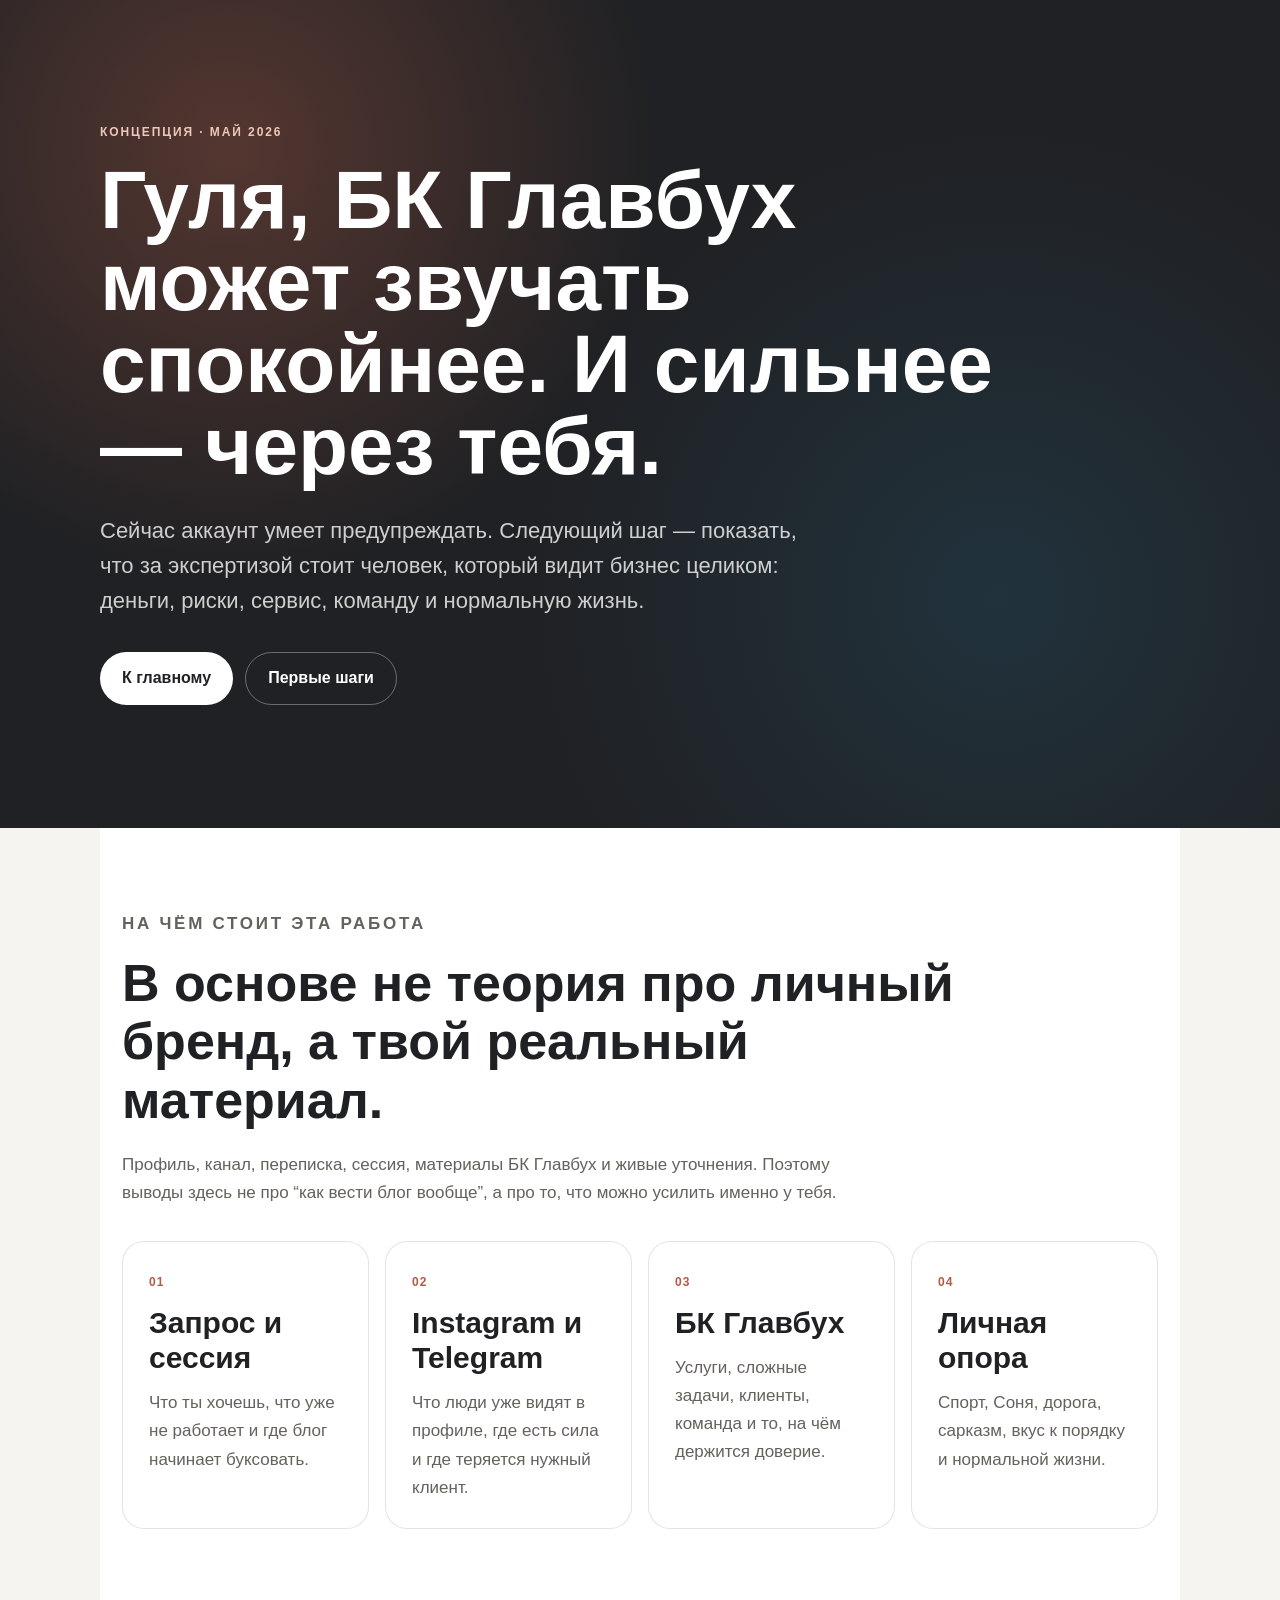
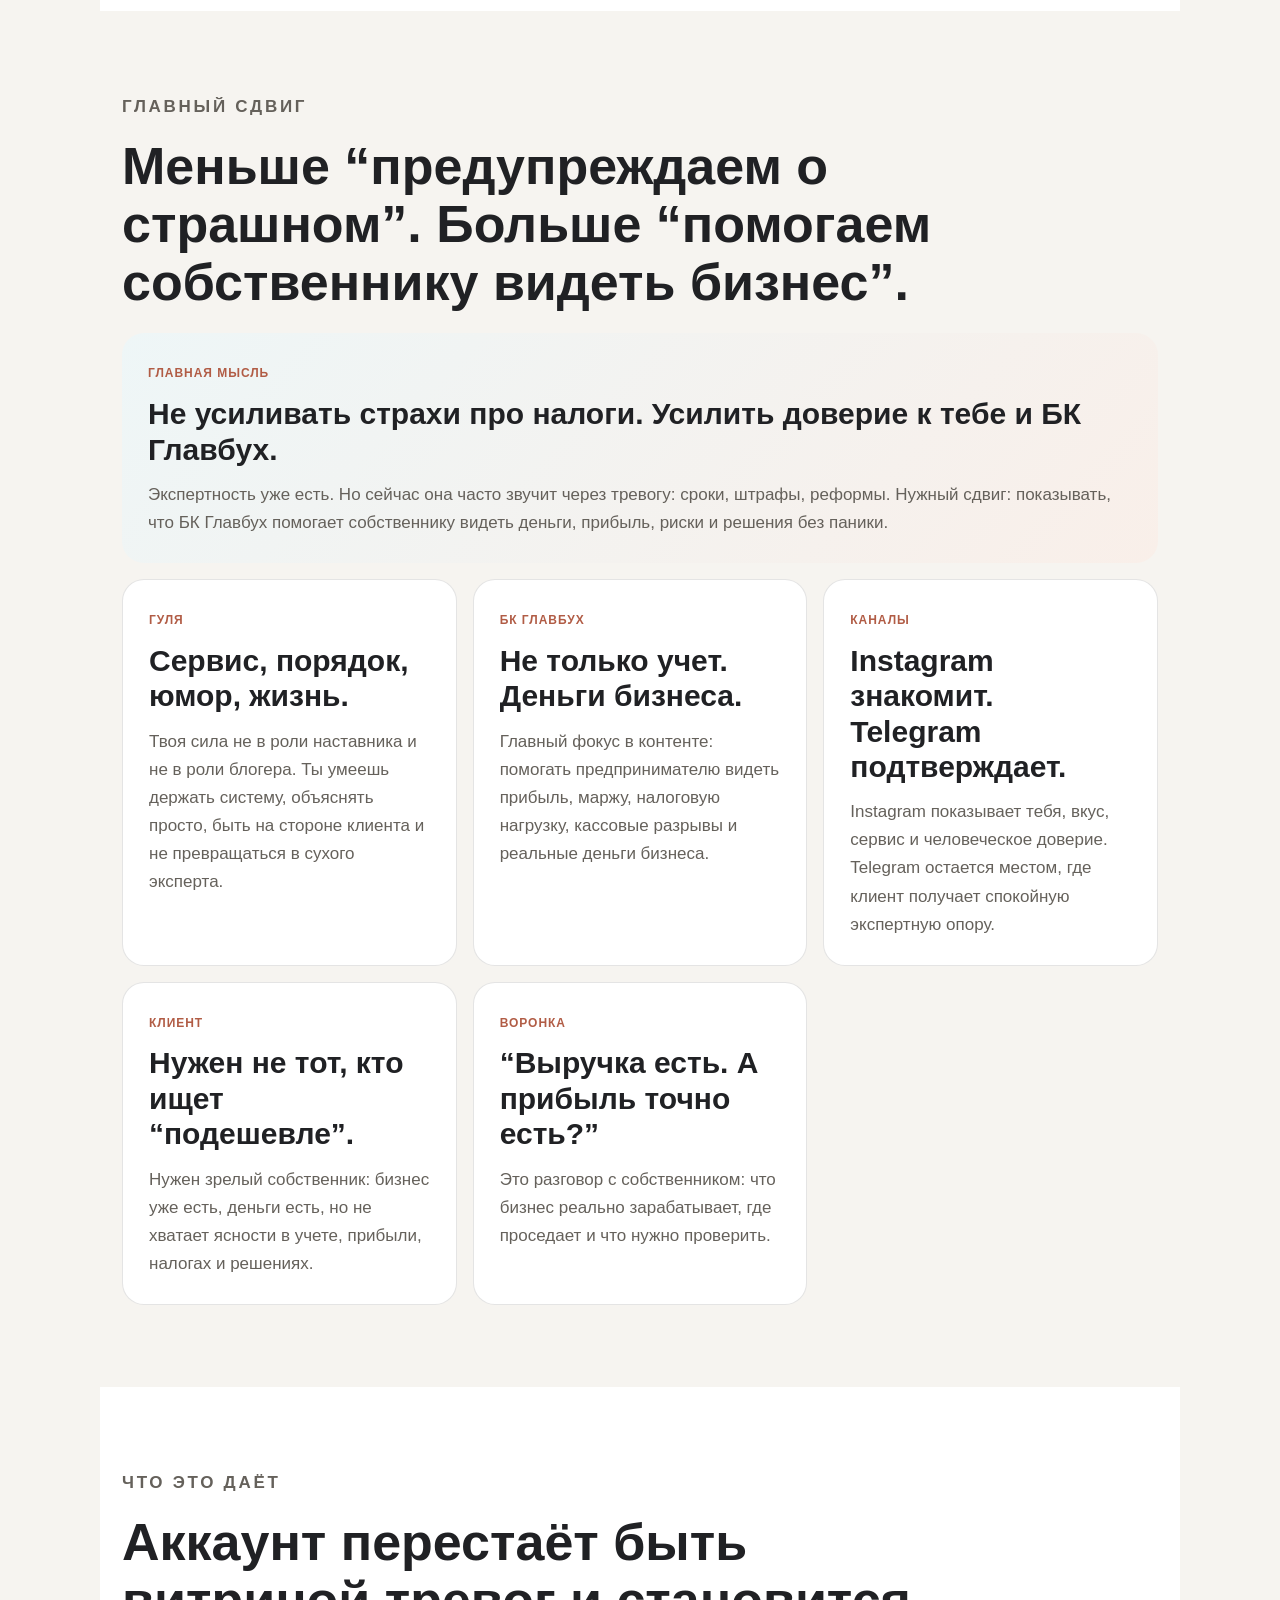
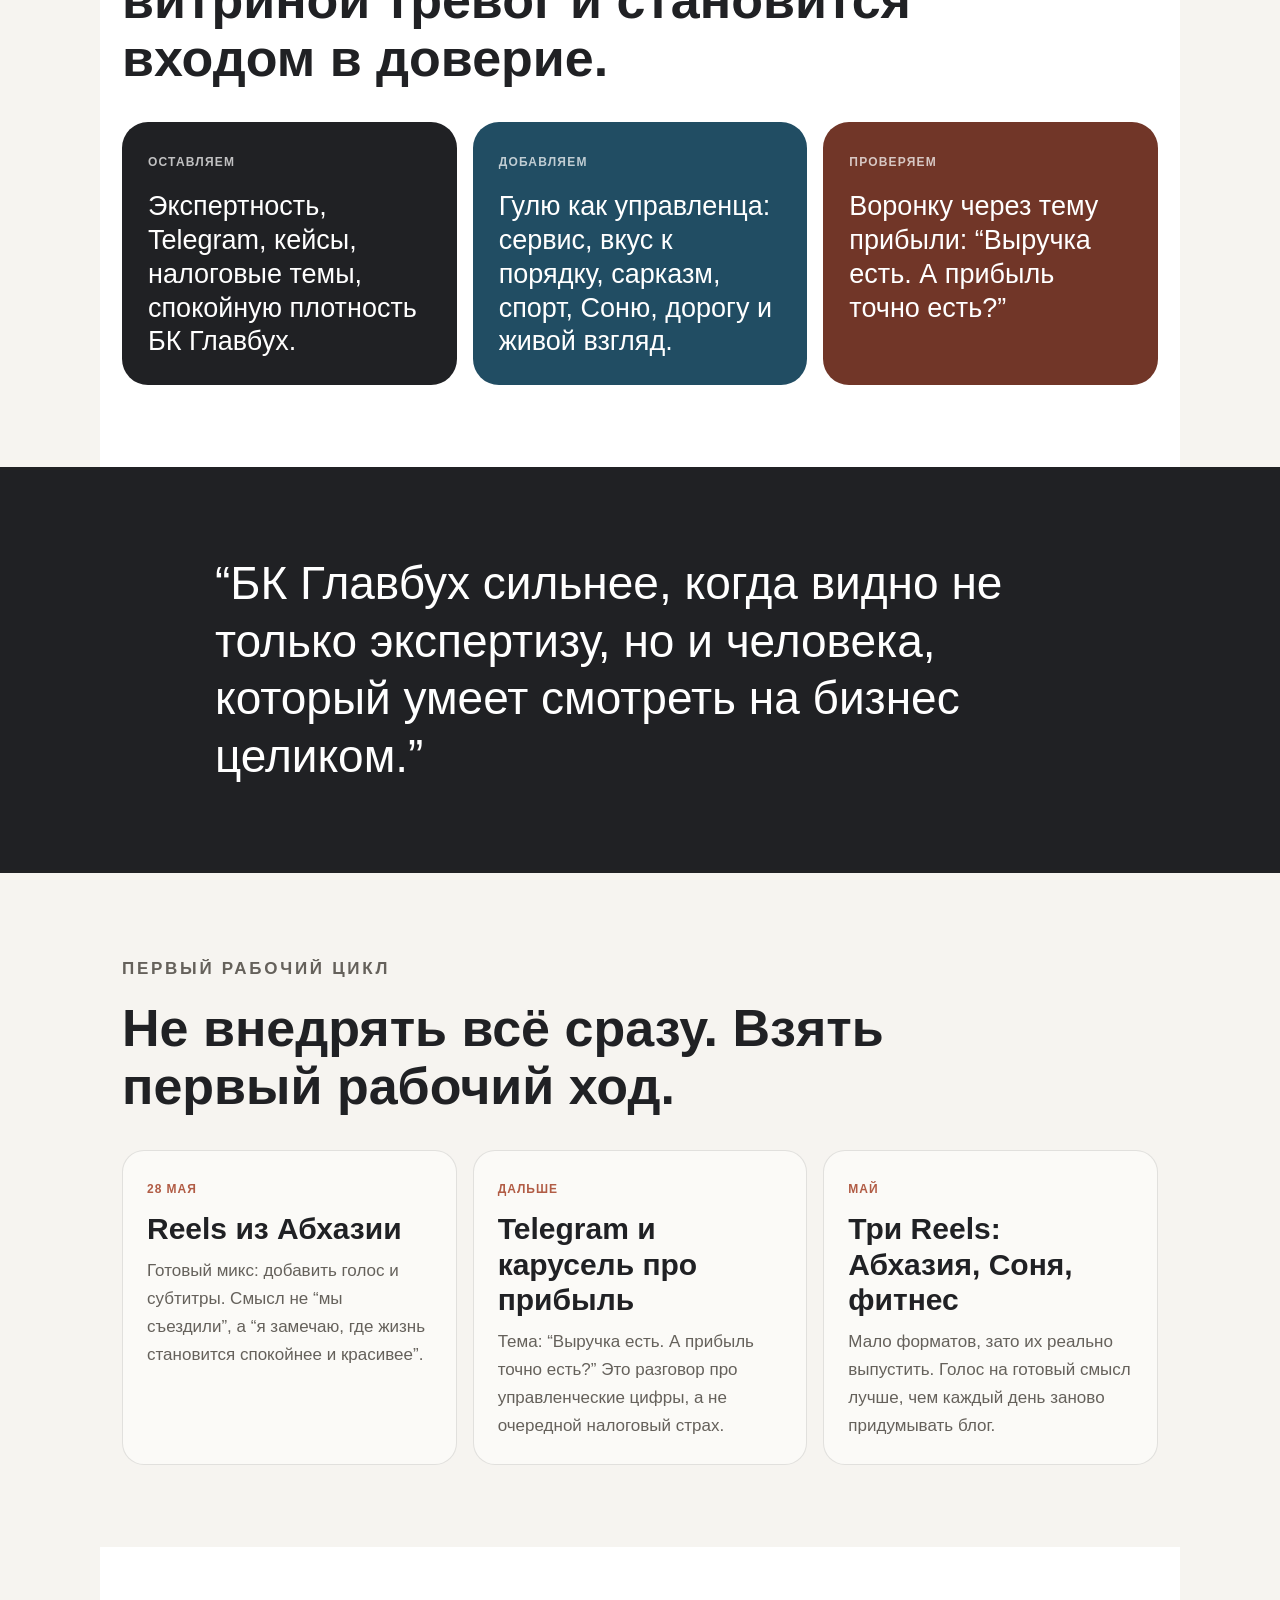
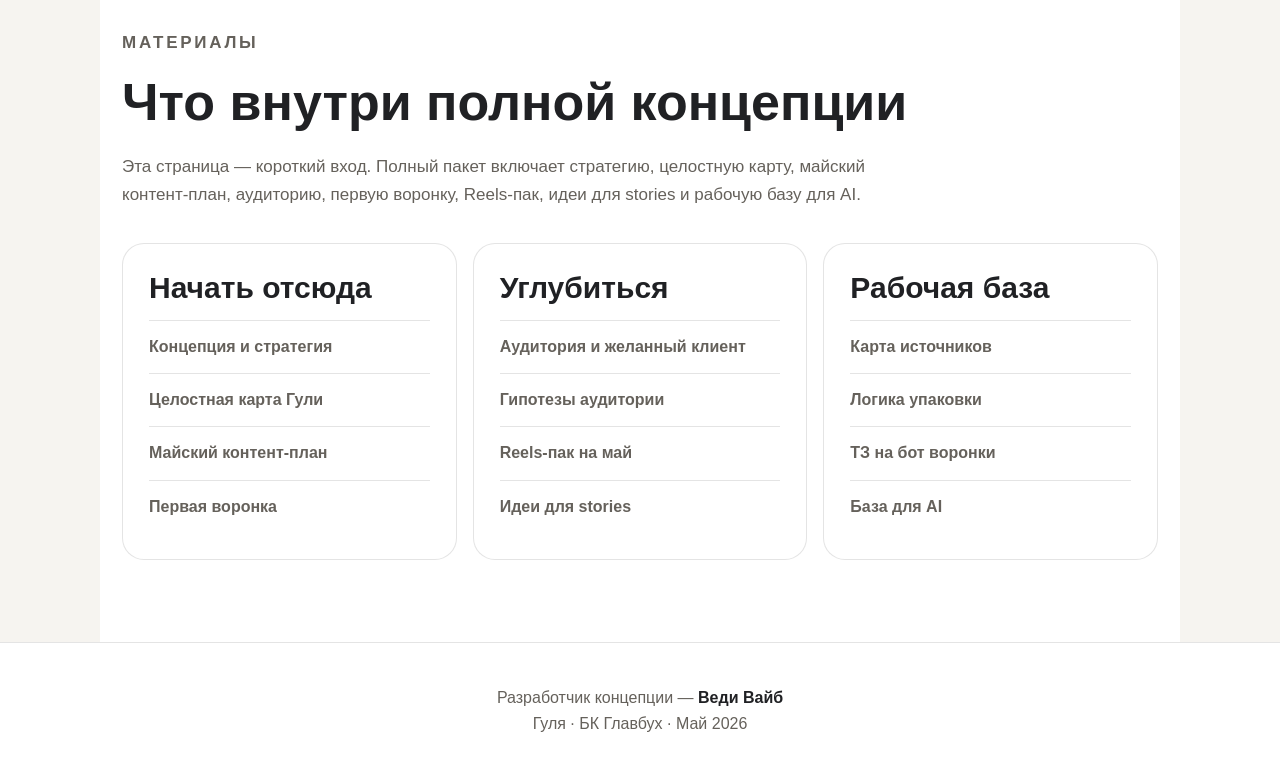
==== index.html @ f9d794c2 "Add concept page" ====
<!doctype html>
<html lang="ru">
<head>
<meta charset="utf-8">
<meta name="viewport" content="width=device-width, initial-scale=1">
<title>Гуля · БК Главбух · Концепция</title>
<meta name="description" content="Концепция проявления Гули и усиления доверия к БК Главбух.">
<style>
:root{--bg:#f6f4f0;--paper:#fff;--ink:#202124;--muted:#65615b;--line:rgba(32,33,36,.12);--accent:#b15c45;--accent-dark:#713628;--blue:#214d63;--soft:#eef6f7;--rose:#f8eeea}*{box-sizing:border-box;margin:0;padding:0}html{scroll-behavior:smooth}body{font-family:"Segoe UI Variable Text","Segoe UI",Arial,sans-serif;background:var(--bg);color:var(--ink);line-height:1.65;letter-spacing:0}.hero{min-height:92vh;display:grid;place-items:center;padding:72px 22px;color:#fff;background:radial-gradient(circle at 18% 18%,rgba(177,92,69,.36),transparent 34%),radial-gradient(circle at 78% 72%,rgba(33,77,99,.38),transparent 40%),#202124}.hero-inner,.section{width:min(1080px,100%);margin:0 auto}.eyebrow{margin-bottom:16px;color:var(--accent);font-size:12px;font-weight:760;letter-spacing:.16em;text-transform:uppercase}.hero .eyebrow{color:#efc7b9}h1{max-width:900px;margin-bottom:26px;font-size:clamp(42px,7vw,82px);font-weight:560;line-height:1}h2{max-width:860px;margin-bottom:22px;font-size:clamp(30px,4.4vw,52px);font-weight:560;line-height:1.12}h3{font-size:clamp(21px,2.4vw,30px);font-weight:620;line-height:1.18}.lead{max-width:720px;color:rgba(255,255,255,.78);font-size:clamp(18px,2.2vw,22px);line-height:1.6}.actions{display:flex;flex-wrap:wrap;gap:12px;margin-top:34px}.btn{display:inline-flex;align-items:center;justify-content:center;min-height:48px;border-radius:999px;padding:12px 22px;text-decoration:none;font-weight:650}.btn.primary{background:#fff;color:var(--ink)}.btn.secondary{border:1px solid rgba(255,255,255,.34);color:#fff}.section{padding:82px 22px;background:var(--paper)}.section.alt{background:var(--bg)}.section p{color:var(--muted);font-size:17px}.intro{max-width:760px;margin-bottom:34px}.grid{display:grid;grid-template-columns:repeat(3,minmax(0,1fr));gap:16px}.grid.four{grid-template-columns:repeat(4,minmax(0,1fr))}.card{border:1px solid var(--line);border-radius:22px;background:#fff;padding:26px}.card.big{grid-column:span 3;background:linear-gradient(135deg,#eef6f7 0%,#f9efe9 100%);border:0}.card span,.step span{display:inline-block;margin-bottom:12px;color:var(--accent);font-size:12px;font-weight:760;letter-spacing:.08em;text-transform:uppercase}.card h3{margin-bottom:14px}.card p+*{margin-top:18px}.quote{max-width:none;width:100%;padding:88px 22px;background:#202124}.quote blockquote{width:min(850px,100%);margin:0 auto;color:#fff;font-size:clamp(27px,4vw,46px);font-weight:520;line-height:1.25}.verdict{display:grid;grid-template-columns:repeat(3,minmax(0,1fr));gap:16px;margin-top:34px}.verdict div{min-height:210px;border-radius:26px;padding:26px;color:#fff;background:#202124}.verdict div:nth-child(2){background:var(--blue)}.verdict div:nth-child(3){background:var(--accent-dark)}.verdict span{display:inline-block;margin-bottom:18px;color:rgba(255,255,255,.72);font-size:12px;font-weight:760;letter-spacing:.1em;text-transform:uppercase}.verdict p{color:#fff;font-size:clamp(20px,2.5vw,27px);font-weight:540;line-height:1.25}.steps{display:grid;grid-template-columns:repeat(3,minmax(0,1fr));gap:16px;margin-top:34px}.step{border:1px solid var(--line);border-radius:22px;background:#fbfaf7;padding:24px}.step h3{margin-bottom:10px}.library{display:grid;grid-template-columns:repeat(3,minmax(0,1fr));gap:16px;margin-top:34px}.library .card a{display:block;border-top:1px solid var(--line);padding:13px 0;color:var(--muted);text-decoration:none;font-weight:600}footer{padding:42px 22px;background:#fff;border-top:1px solid var(--line);text-align:center;color:var(--muted)}footer strong{color:var(--ink)}@media(max-width:900px){.grid,.grid.four,.verdict,.steps,.library{grid-template-columns:1fr 1fr}.card.big{grid-column:span 2}}@media(max-width:640px){.hero{min-height:86vh;padding:58px 20px}h1{font-size:41px}.section{padding:56px 20px}.grid,.grid.four,.verdict,.steps,.library{grid-template-columns:1fr}.card.big{grid-column:auto}}
</style>
</head>
<body>
<section class="hero" id="top"><div class="hero-inner"><p class="eyebrow">Концепция · Май 2026</p><h1>Гуля, БК Главбух может звучать спокойнее. И сильнее — через тебя.</h1><p class="lead">Сейчас аккаунт умеет предупреждать. Следующий шаг — показать, что за экспертизой стоит человек, который видит бизнес целиком: деньги, риски, сервис, команду и нормальную жизнь.</p><div class="actions"><a class="btn primary" href="#main">К главному</a><a class="btn secondary" href="#start">Первые шаги</a></div></div></section>
<main>
<section class="section"><p class="eyebrow">На чём стоит эта работа</p><h2>В основе не теория про личный бренд, а твой реальный материал.</h2><p class="intro">Профиль, канал, переписка, сессия, материалы БК Главбух и живые уточнения. Поэтому выводы здесь не про “как вести блог вообще”, а про то, что можно усилить именно у тебя.</p><div class="grid four"><article class="card"><span>01</span><h3>Запрос и сессия</h3><p>Что ты хочешь, что уже не работает и где блог начинает буксовать.</p></article><article class="card"><span>02</span><h3>Instagram и Telegram</h3><p>Что люди уже видят в профиле, где есть сила и где теряется нужный клиент.</p></article><article class="card"><span>03</span><h3>БК Главбух</h3><p>Услуги, сложные задачи, клиенты, команда и то, на чём держится доверие.</p></article><article class="card"><span>04</span><h3>Личная опора</h3><p>Спорт, Соня, дорога, сарказм, вкус к порядку и нормальной жизни.</p></article></div></section>
<section class="section alt" id="main"><p class="eyebrow">Главный сдвиг</p><h2>Меньше “предупреждаем о страшном”. Больше “помогаем собственнику видеть бизнес”.</h2><div class="grid"><article class="card big"><span>Главная мысль</span><h3>Не усиливать страхи про налоги. Усилить доверие к тебе и БК Главбух.</h3><p>Экспертность уже есть. Но сейчас она часто звучит через тревогу: сроки, штрафы, реформы. Нужный сдвиг: показывать, что БК Главбух помогает собственнику видеть деньги, прибыль, риски и решения без паники.</p></article><article class="card"><span>Гуля</span><h3>Сервис, порядок, юмор, жизнь.</h3><p>Твоя сила не в роли наставника и не в роли блогера. Ты умеешь держать систему, объяснять просто, быть на стороне клиента и не превращаться в сухого эксперта.</p></article><article class="card"><span>БК Главбух</span><h3>Не только учет. Деньги бизнеса.</h3><p>Главный фокус в контенте: помогать предпринимателю видеть прибыль, маржу, налоговую нагрузку, кассовые разрывы и реальные деньги бизнеса.</p></article><article class="card"><span>Каналы</span><h3>Instagram знакомит. Telegram подтверждает.</h3><p>Instagram показывает тебя, вкус, сервис и человеческое доверие. Telegram остается местом, где клиент получает спокойную экспертную опору.</p></article><article class="card"><span>Клиент</span><h3>Нужен не тот, кто ищет “подешевле”.</h3><p>Нужен зрелый собственник: бизнес уже есть, деньги есть, но не хватает ясности в учете, прибыли, налогах и решениях.</p></article><article class="card"><span>Воронка</span><h3>“Выручка есть. А прибыль точно есть?”</h3><p>Это разговор с собственником: что бизнес реально зарабатывает, где проседает и что нужно проверить.</p></article></div></section>
<section class="section"><p class="eyebrow">Что это даёт</p><h2>Аккаунт перестаёт быть витриной тревог и становится входом в доверие.</h2><div class="verdict"><div><span>Оставляем</span><p>Экспертность, Telegram, кейсы, налоговые темы, спокойную плотность БК Главбух.</p></div><div><span>Добавляем</span><p>Гулю как управленца: сервис, вкус к порядку, сарказм, спорт, Соню, дорогу и живой взгляд.</p></div><div><span>Проверяем</span><p>Воронку через тему прибыли: “Выручка есть. А прибыль точно есть?”</p></div></div></section>
<section class="quote"><blockquote>“БК Главбух сильнее, когда видно не только экспертизу, но и человека, который умеет смотреть на бизнес целиком.”</blockquote></section>
<section class="section alt" id="start"><p class="eyebrow">Первый рабочий цикл</p><h2>Не внедрять всё сразу. Взять первый рабочий ход.</h2><div class="steps"><div class="step"><span>28 мая</span><h3>Reels из Абхазии</h3><p>Готовый микс: добавить голос и субтитры. Смысл не “мы съездили”, а “я замечаю, где жизнь становится спокойнее и красивее”.</p></div><div class="step"><span>Дальше</span><h3>Telegram и карусель про прибыль</h3><p>Тема: “Выручка есть. А прибыль точно есть?” Это разговор про управленческие цифры, а не очередной налоговый страх.</p></div><div class="step"><span>Май</span><h3>Три Reels: Абхазия, Соня, фитнес</h3><p>Мало форматов, зато их реально выпустить. Голос на готовый смысл лучше, чем каждый день заново придумывать блог.</p></div></div></section>
<section class="section"><p class="eyebrow">Материалы</p><h2>Что внутри полной концепции</h2><p class="intro">Эта страница — короткий вход. Полный пакет включает стратегию, целостную карту, майский контент-план, аудиторию, первую воронку, Reels-пак, идеи для stories и рабочую базу для AI.</p><div class="library"><article class="card"><h3>Начать отсюда</h3><a>Концепция и стратегия</a><a>Целостная карта Гули</a><a>Майский контент-план</a><a>Первая воронка</a></article><article class="card"><h3>Углубиться</h3><a>Аудитория и желанный клиент</a><a>Гипотезы аудитории</a><a>Reels-пак на май</a><a>Идеи для stories</a></article><article class="card"><h3>Рабочая база</h3><a>Карта источников</a><a>Логика упаковки</a><a>ТЗ на бот воронки</a><a>База для AI</a></article></div></section>
</main>
<footer><p>Разработчик концепции — <strong>Веди Вайб</strong></p><p>Гуля · БК Главбух · Май 2026</p></footer>
</body>
</html>
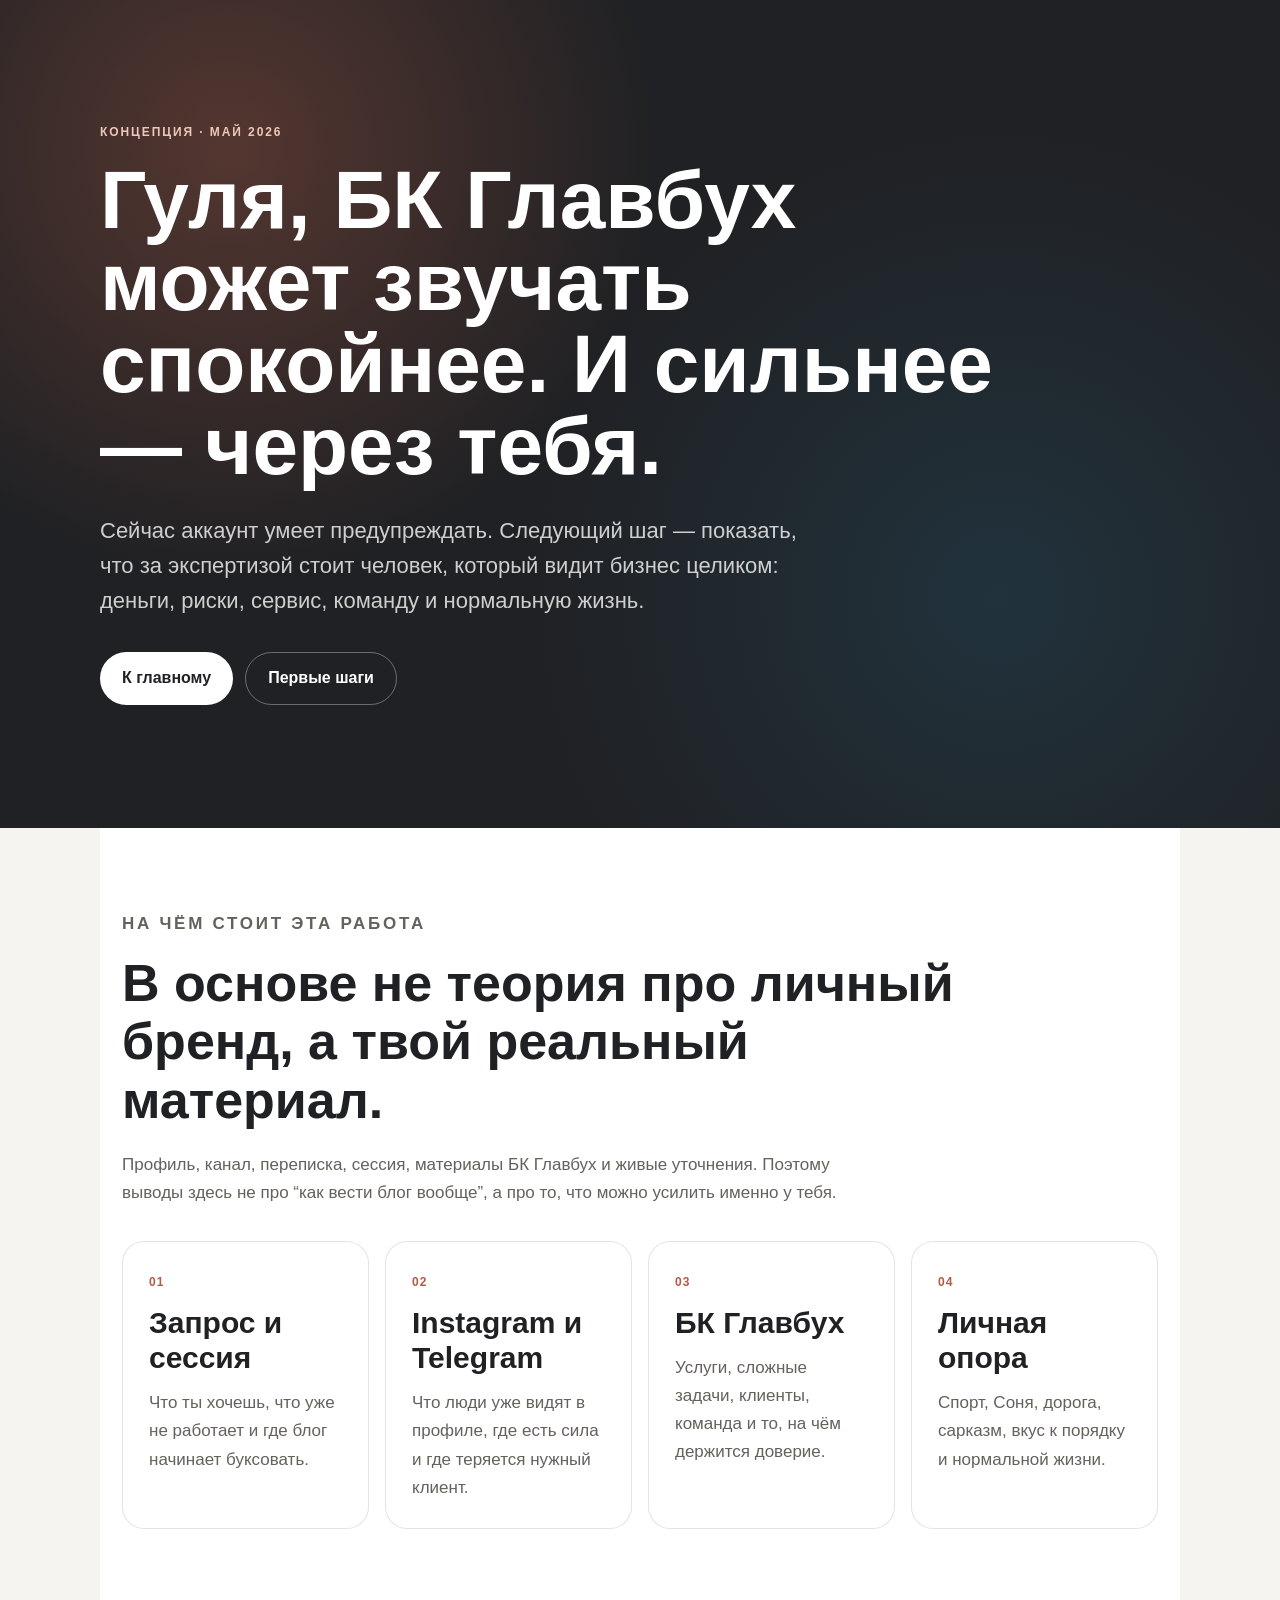
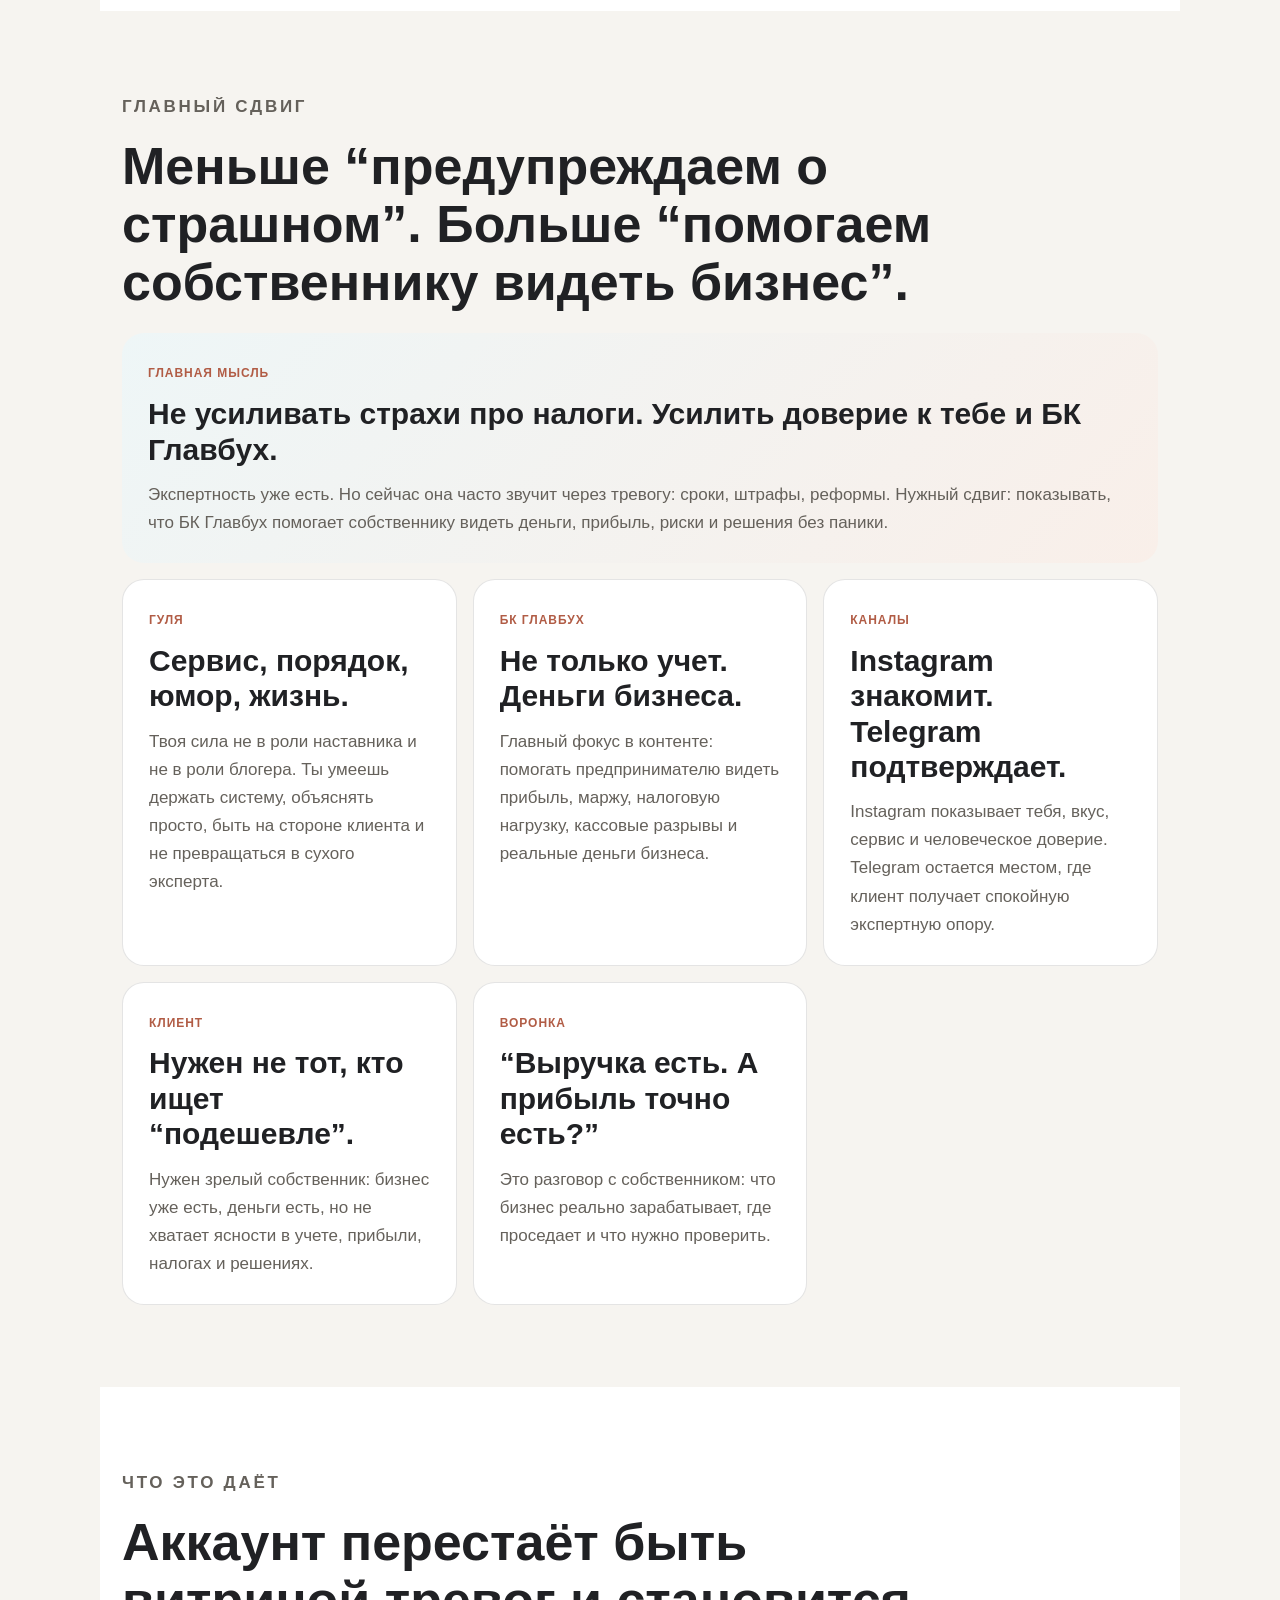
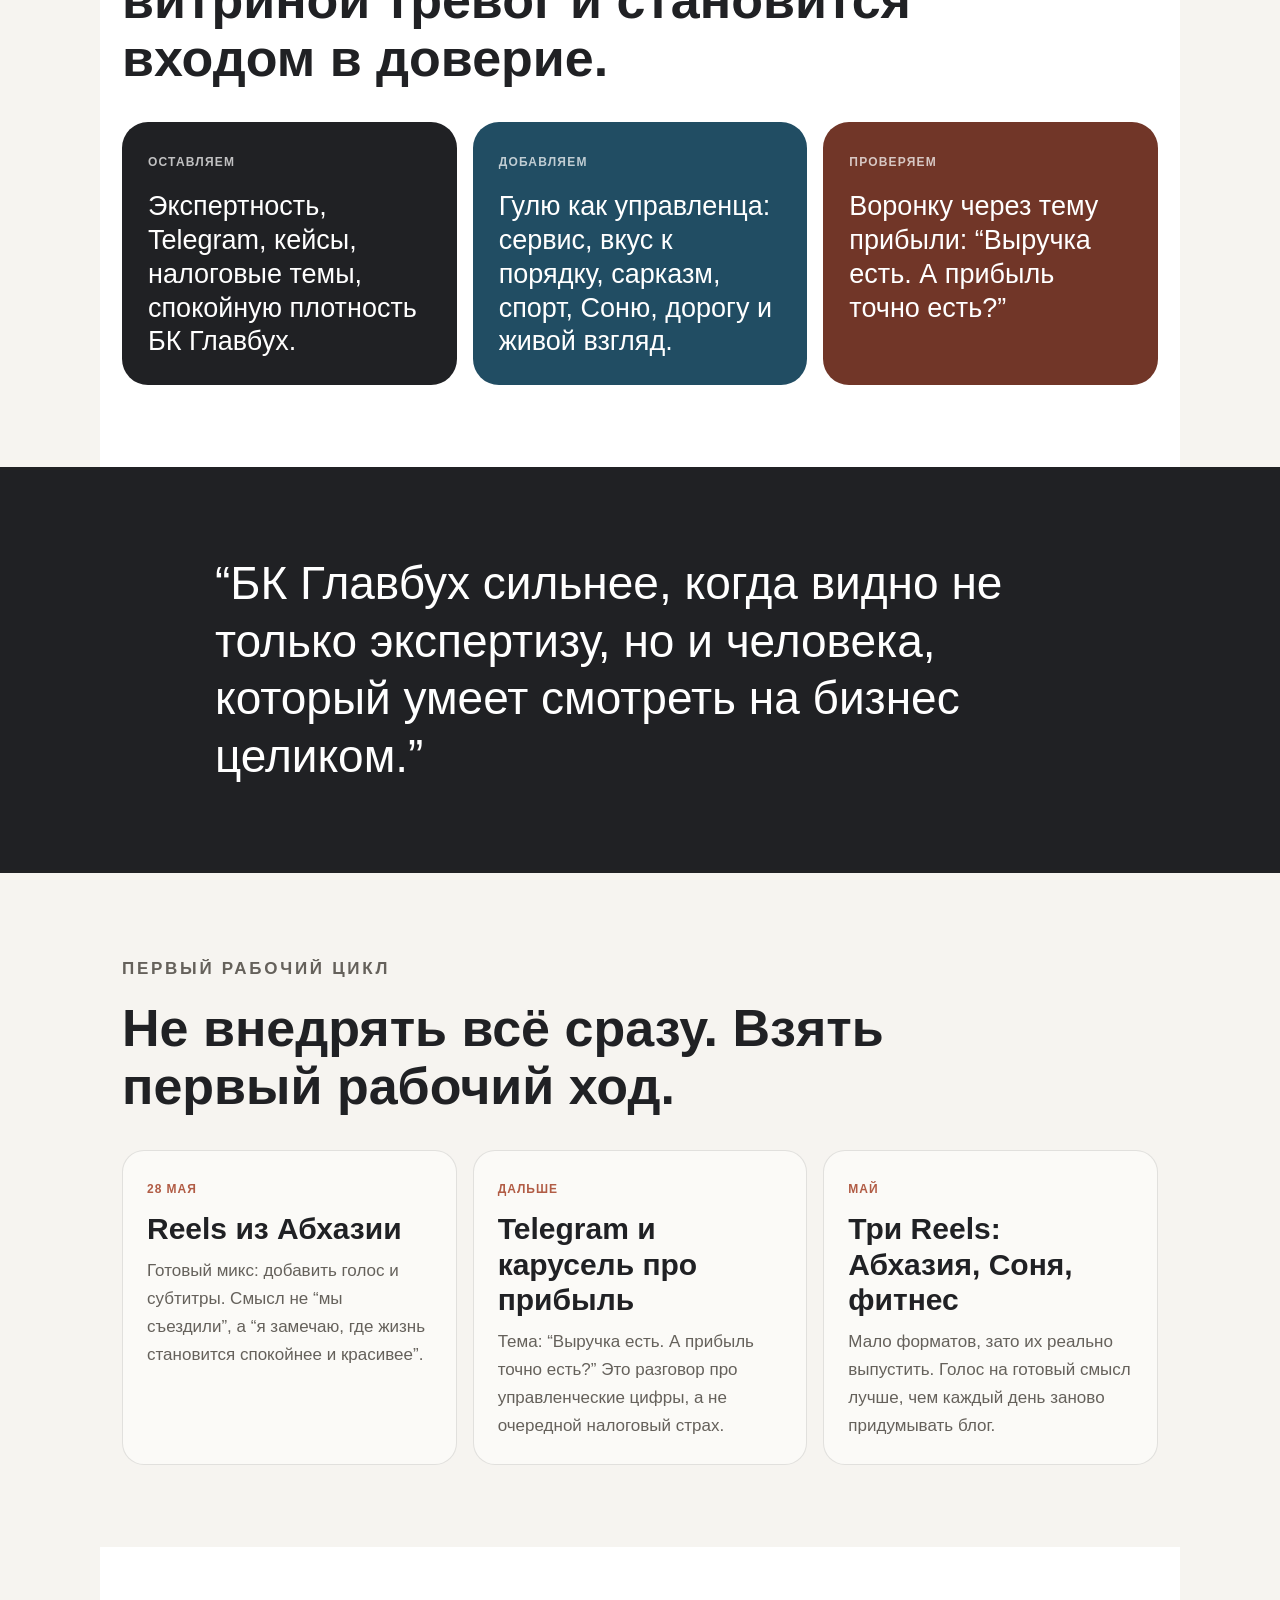
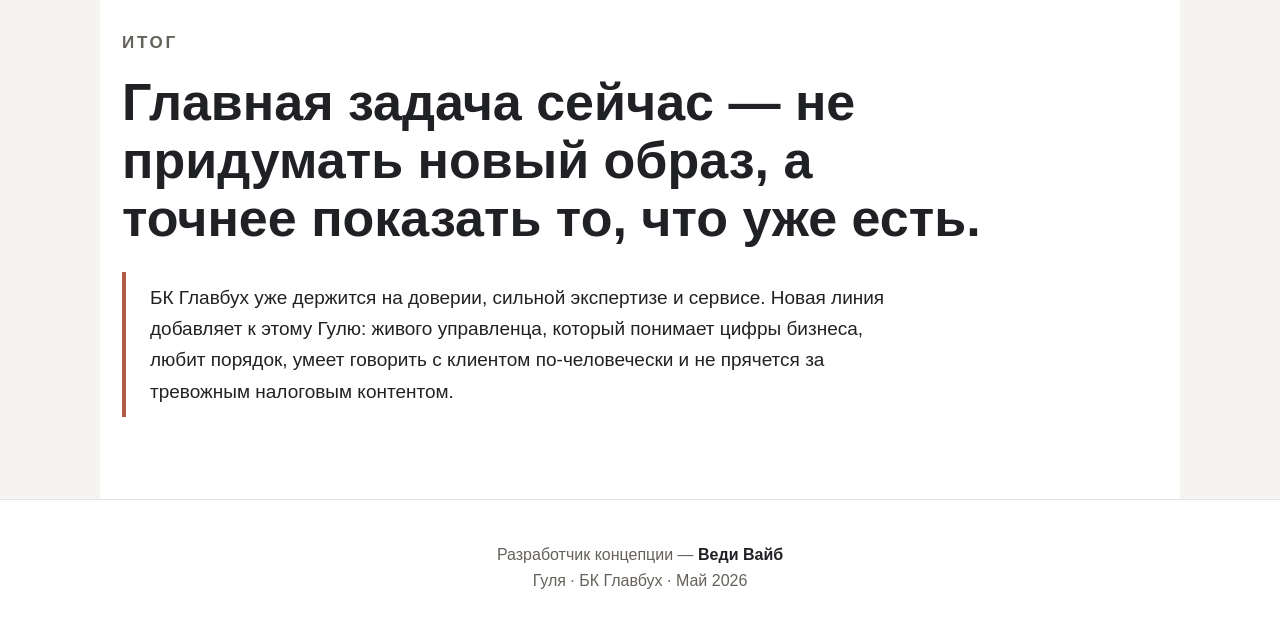
==== commit 07d6c71a: "Clean client-facing concept page" ====
--- a/index.html
+++ b/index.html
@@ -6,7 +6,7 @@
 <title>Гуля · БК Главбух · Концепция</title>
 <meta name="description" content="Концепция проявления Гули и усиления доверия к БК Главбух.">
 <style>
-:root{--bg:#f6f4f0;--paper:#fff;--ink:#202124;--muted:#65615b;--line:rgba(32,33,36,.12);--accent:#b15c45;--accent-dark:#713628;--blue:#214d63;--soft:#eef6f7;--rose:#f8eeea}*{box-sizing:border-box;margin:0;padding:0}html{scroll-behavior:smooth}body{font-family:"Segoe UI Variable Text","Segoe UI",Arial,sans-serif;background:var(--bg);color:var(--ink);line-height:1.65;letter-spacing:0}.hero{min-height:92vh;display:grid;place-items:center;padding:72px 22px;color:#fff;background:radial-gradient(circle at 18% 18%,rgba(177,92,69,.36),transparent 34%),radial-gradient(circle at 78% 72%,rgba(33,77,99,.38),transparent 40%),#202124}.hero-inner,.section{width:min(1080px,100%);margin:0 auto}.eyebrow{margin-bottom:16px;color:var(--accent);font-size:12px;font-weight:760;letter-spacing:.16em;text-transform:uppercase}.hero .eyebrow{color:#efc7b9}h1{max-width:900px;margin-bottom:26px;font-size:clamp(42px,7vw,82px);font-weight:560;line-height:1}h2{max-width:860px;margin-bottom:22px;font-size:clamp(30px,4.4vw,52px);font-weight:560;line-height:1.12}h3{font-size:clamp(21px,2.4vw,30px);font-weight:620;line-height:1.18}.lead{max-width:720px;color:rgba(255,255,255,.78);font-size:clamp(18px,2.2vw,22px);line-height:1.6}.actions{display:flex;flex-wrap:wrap;gap:12px;margin-top:34px}.btn{display:inline-flex;align-items:center;justify-content:center;min-height:48px;border-radius:999px;padding:12px 22px;text-decoration:none;font-weight:650}.btn.primary{background:#fff;color:var(--ink)}.btn.secondary{border:1px solid rgba(255,255,255,.34);color:#fff}.section{padding:82px 22px;background:var(--paper)}.section.alt{background:var(--bg)}.section p{color:var(--muted);font-size:17px}.intro{max-width:760px;margin-bottom:34px}.grid{display:grid;grid-template-columns:repeat(3,minmax(0,1fr));gap:16px}.grid.four{grid-template-columns:repeat(4,minmax(0,1fr))}.card{border:1px solid var(--line);border-radius:22px;background:#fff;padding:26px}.card.big{grid-column:span 3;background:linear-gradient(135deg,#eef6f7 0%,#f9efe9 100%);border:0}.card span,.step span{display:inline-block;margin-bottom:12px;color:var(--accent);font-size:12px;font-weight:760;letter-spacing:.08em;text-transform:uppercase}.card h3{margin-bottom:14px}.card p+*{margin-top:18px}.quote{max-width:none;width:100%;padding:88px 22px;background:#202124}.quote blockquote{width:min(850px,100%);margin:0 auto;color:#fff;font-size:clamp(27px,4vw,46px);font-weight:520;line-height:1.25}.verdict{display:grid;grid-template-columns:repeat(3,minmax(0,1fr));gap:16px;margin-top:34px}.verdict div{min-height:210px;border-radius:26px;padding:26px;color:#fff;background:#202124}.verdict div:nth-child(2){background:var(--blue)}.verdict div:nth-child(3){background:var(--accent-dark)}.verdict span{display:inline-block;margin-bottom:18px;color:rgba(255,255,255,.72);font-size:12px;font-weight:760;letter-spacing:.1em;text-transform:uppercase}.verdict p{color:#fff;font-size:clamp(20px,2.5vw,27px);font-weight:540;line-height:1.25}.steps{display:grid;grid-template-columns:repeat(3,minmax(0,1fr));gap:16px;margin-top:34px}.step{border:1px solid var(--line);border-radius:22px;background:#fbfaf7;padding:24px}.step h3{margin-bottom:10px}.library{display:grid;grid-template-columns:repeat(3,minmax(0,1fr));gap:16px;margin-top:34px}.library .card a{display:block;border-top:1px solid var(--line);padding:13px 0;color:var(--muted);text-decoration:none;font-weight:600}footer{padding:42px 22px;background:#fff;border-top:1px solid var(--line);text-align:center;color:var(--muted)}footer strong{color:var(--ink)}@media(max-width:900px){.grid,.grid.four,.verdict,.steps,.library{grid-template-columns:1fr 1fr}.card.big{grid-column:span 2}}@media(max-width:640px){.hero{min-height:86vh;padding:58px 20px}h1{font-size:41px}.section{padding:56px 20px}.grid,.grid.four,.verdict,.steps,.library{grid-template-columns:1fr}.card.big{grid-column:auto}}
+:root{--bg:#f6f4f0;--paper:#fff;--ink:#202124;--muted:#65615b;--line:rgba(32,33,36,.12);--accent:#b15c45;--accent-dark:#713628;--blue:#214d63;--soft:#eef6f7}*{box-sizing:border-box;margin:0;padding:0}html{scroll-behavior:smooth}body{font-family:"Segoe UI Variable Text","Segoe UI",Arial,sans-serif;background:var(--bg);color:var(--ink);line-height:1.65;letter-spacing:0}.hero{min-height:92vh;display:grid;place-items:center;padding:72px 22px;color:#fff;background:radial-gradient(circle at 18% 18%,rgba(177,92,69,.36),transparent 34%),radial-gradient(circle at 78% 72%,rgba(33,77,99,.38),transparent 40%),#202124}.hero-inner,.section{width:min(1080px,100%);margin:0 auto}.eyebrow{margin-bottom:16px;color:var(--accent);font-size:12px;font-weight:760;letter-spacing:.16em;text-transform:uppercase}.hero .eyebrow{color:#efc7b9}h1{max-width:900px;margin-bottom:26px;font-size:clamp(42px,7vw,82px);font-weight:560;line-height:1}h2{max-width:860px;margin-bottom:22px;font-size:clamp(30px,4.4vw,52px);font-weight:560;line-height:1.12}h3{font-size:clamp(21px,2.4vw,30px);font-weight:620;line-height:1.18}.lead{max-width:720px;color:rgba(255,255,255,.78);font-size:clamp(18px,2.2vw,22px);line-height:1.6}.actions{display:flex;flex-wrap:wrap;gap:12px;margin-top:34px}.btn{display:inline-flex;align-items:center;justify-content:center;min-height:48px;border-radius:999px;padding:12px 22px;text-decoration:none;font-weight:650}.btn.primary{background:#fff;color:var(--ink)}.btn.secondary{border:1px solid rgba(255,255,255,.34);color:#fff}.section{padding:82px 22px;background:var(--paper)}.section.alt{background:var(--bg)}.section p{color:var(--muted);font-size:17px}.intro{max-width:760px;margin-bottom:34px}.grid{display:grid;grid-template-columns:repeat(3,minmax(0,1fr));gap:16px}.grid.four{grid-template-columns:repeat(4,minmax(0,1fr))}.card{border:1px solid var(--line);border-radius:22px;background:#fff;padding:26px}.card.big{grid-column:span 3;background:linear-gradient(135deg,#eef6f7 0%,#f9efe9 100%);border:0}.card span,.step span{display:inline-block;margin-bottom:12px;color:var(--accent);font-size:12px;font-weight:760;letter-spacing:.08em;text-transform:uppercase}.card h3{margin-bottom:14px}.quote{max-width:none;width:100%;padding:88px 22px;background:#202124}.quote blockquote{width:min(850px,100%);margin:0 auto;color:#fff;font-size:clamp(27px,4vw,46px);font-weight:520;line-height:1.25}.verdict{display:grid;grid-template-columns:repeat(3,minmax(0,1fr));gap:16px;margin-top:34px}.verdict div{min-height:210px;border-radius:26px;padding:26px;color:#fff;background:#202124}.verdict div:nth-child(2){background:var(--blue)}.verdict div:nth-child(3){background:var(--accent-dark)}.verdict span{display:inline-block;margin-bottom:18px;color:rgba(255,255,255,.72);font-size:12px;font-weight:760;letter-spacing:.1em;text-transform:uppercase}.verdict p{color:#fff;font-size:clamp(20px,2.5vw,27px);font-weight:540;line-height:1.25}.steps{display:grid;grid-template-columns:repeat(3,minmax(0,1fr));gap:16px;margin-top:34px}.step{border:1px solid var(--line);border-radius:22px;background:#fbfaf7;padding:24px}.step h3{margin-bottom:10px}.summary{max-width:780px;border-left:4px solid var(--accent);padding:10px 0 10px 24px;margin-top:24px}.summary p{font-size:19px;color:var(--ink)}footer{padding:42px 22px;background:#fff;border-top:1px solid var(--line);text-align:center;color:var(--muted)}footer strong{color:var(--ink)}@media(max-width:900px){.grid,.grid.four,.verdict,.steps{grid-template-columns:1fr 1fr}.card.big{grid-column:span 2}}@media(max-width:640px){.hero{min-height:86vh;padding:58px 20px}h1{font-size:41px}.section{padding:56px 20px}.grid,.grid.four,.verdict,.steps{grid-template-columns:1fr}.card.big{grid-column:auto}}
 </style>
 </head>
 <body>
@@ -17,8 +17,6 @@
 <section class="section"><p class="eyebrow">Что это даёт</p><h2>Аккаунт перестаёт быть витриной тревог и становится входом в доверие.</h2><div class="verdict"><div><span>Оставляем</span><p>Экспертность, Telegram, кейсы, налоговые темы, спокойную плотность БК Главбух.</p></div><div><span>Добавляем</span><p>Гулю как управленца: сервис, вкус к порядку, сарказм, спорт, Соню, дорогу и живой взгляд.</p></div><div><span>Проверяем</span><p>Воронку через тему прибыли: “Выручка есть. А прибыль точно есть?”</p></div></div></section>
 <section class="quote"><blockquote>“БК Главбух сильнее, когда видно не только экспертизу, но и человека, который умеет смотреть на бизнес целиком.”</blockquote></section>
 <section class="section alt" id="start"><p class="eyebrow">Первый рабочий цикл</p><h2>Не внедрять всё сразу. Взять первый рабочий ход.</h2><div class="steps"><div class="step"><span>28 мая</span><h3>Reels из Абхазии</h3><p>Готовый микс: добавить голос и субтитры. Смысл не “мы съездили”, а “я замечаю, где жизнь становится спокойнее и красивее”.</p></div><div class="step"><span>Дальше</span><h3>Telegram и карусель про прибыль</h3><p>Тема: “Выручка есть. А прибыль точно есть?” Это разговор про управленческие цифры, а не очередной налоговый страх.</p></div><div class="step"><span>Май</span><h3>Три Reels: Абхазия, Соня, фитнес</h3><p>Мало форматов, зато их реально выпустить. Голос на готовый смысл лучше, чем каждый день заново придумывать блог.</p></div></div></section>
-<section class="section"><p class="eyebrow">Материалы</p><h2>Что внутри полной концепции</h2><p class="intro">Эта страница — короткий вход. Полный пакет включает стратегию, целостную карту, майский контент-план, аудиторию, первую воронку, Reels-пак, идеи для stories и рабочую базу для AI.</p><div class="library"><article class="card"><h3>Начать отсюда</h3><a>Концепция и стратегия</a><a>Целостная карта Гули</a><a>Майский контент-план</a><a>Первая воронка</a></article><article class="card"><h3>Углубиться</h3><a>Аудитория и желанный клиент</a><a>Гипотезы аудитории</a><a>Reels-пак на май</a><a>Идеи для stories</a></article><article class="card"><h3>Рабочая база</h3><a>Карта источников</a><a>Логика упаковки</a><a>ТЗ на бот воронки</a><a>База для AI</a></article></div></section>
-</main>
-<footer><p>Разработчик концепции — <strong>Веди Вайб</strong></p><p>Гуля · БК Главбух · Май 2026</p></footer>
-</body>
-</html>+<section class="section"><p class="eyebrow">Итог</p><h2>Главная задача сейчас — не придумать новый образ, а точнее показать то, что уже есть.</h2><div class="summary"><p>БК Главбух уже держится на доверии, сильной экспертизе и сервисе. Новая линия добавляет к этому Гулю: живого управленца, который понимает цифры бизнеса, любит порядок, умеет говорить с клиентом по-человечески и не прячется за тревожным налоговым контентом.</p></div></section>
+</main><footer><p>Разработчик концепции — <strong>Веди Вайб</strong></p><p>Гуля · БК Главбух · Май 2026</p></footer>
+</body></html>
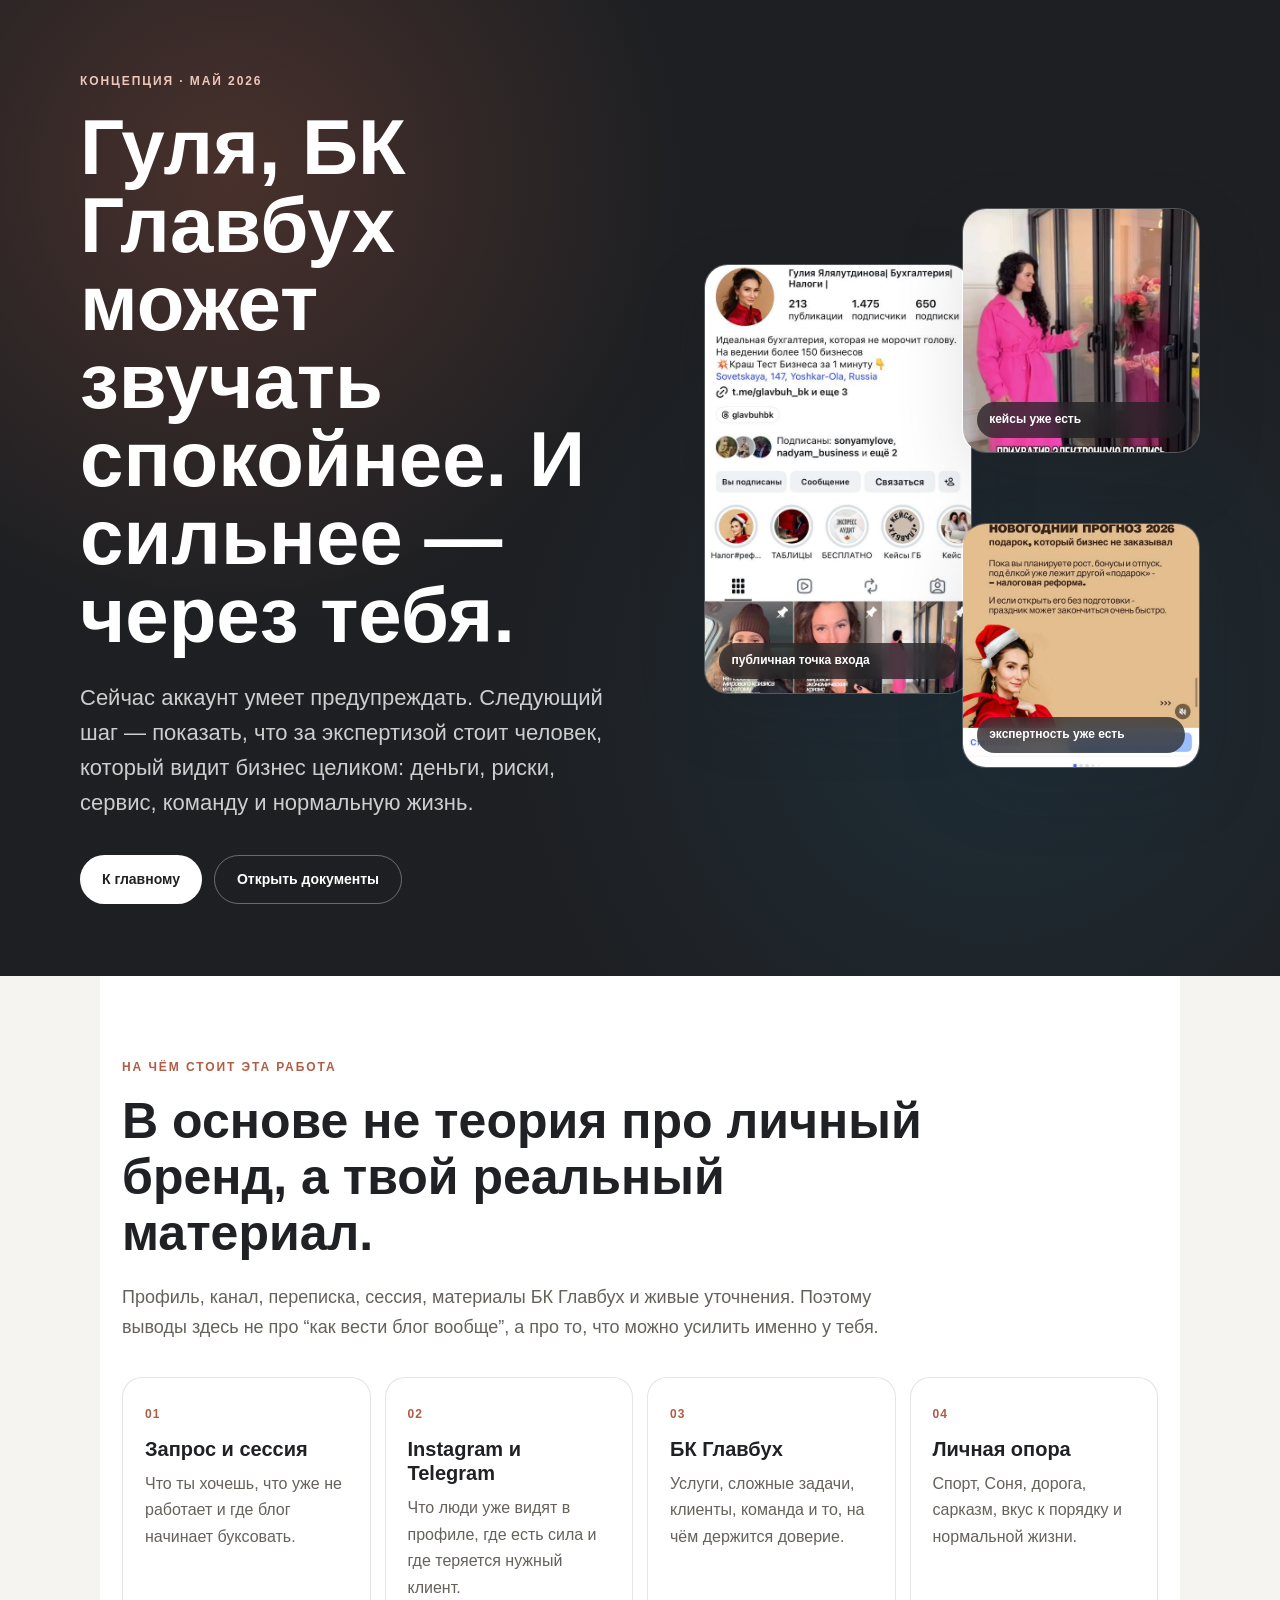
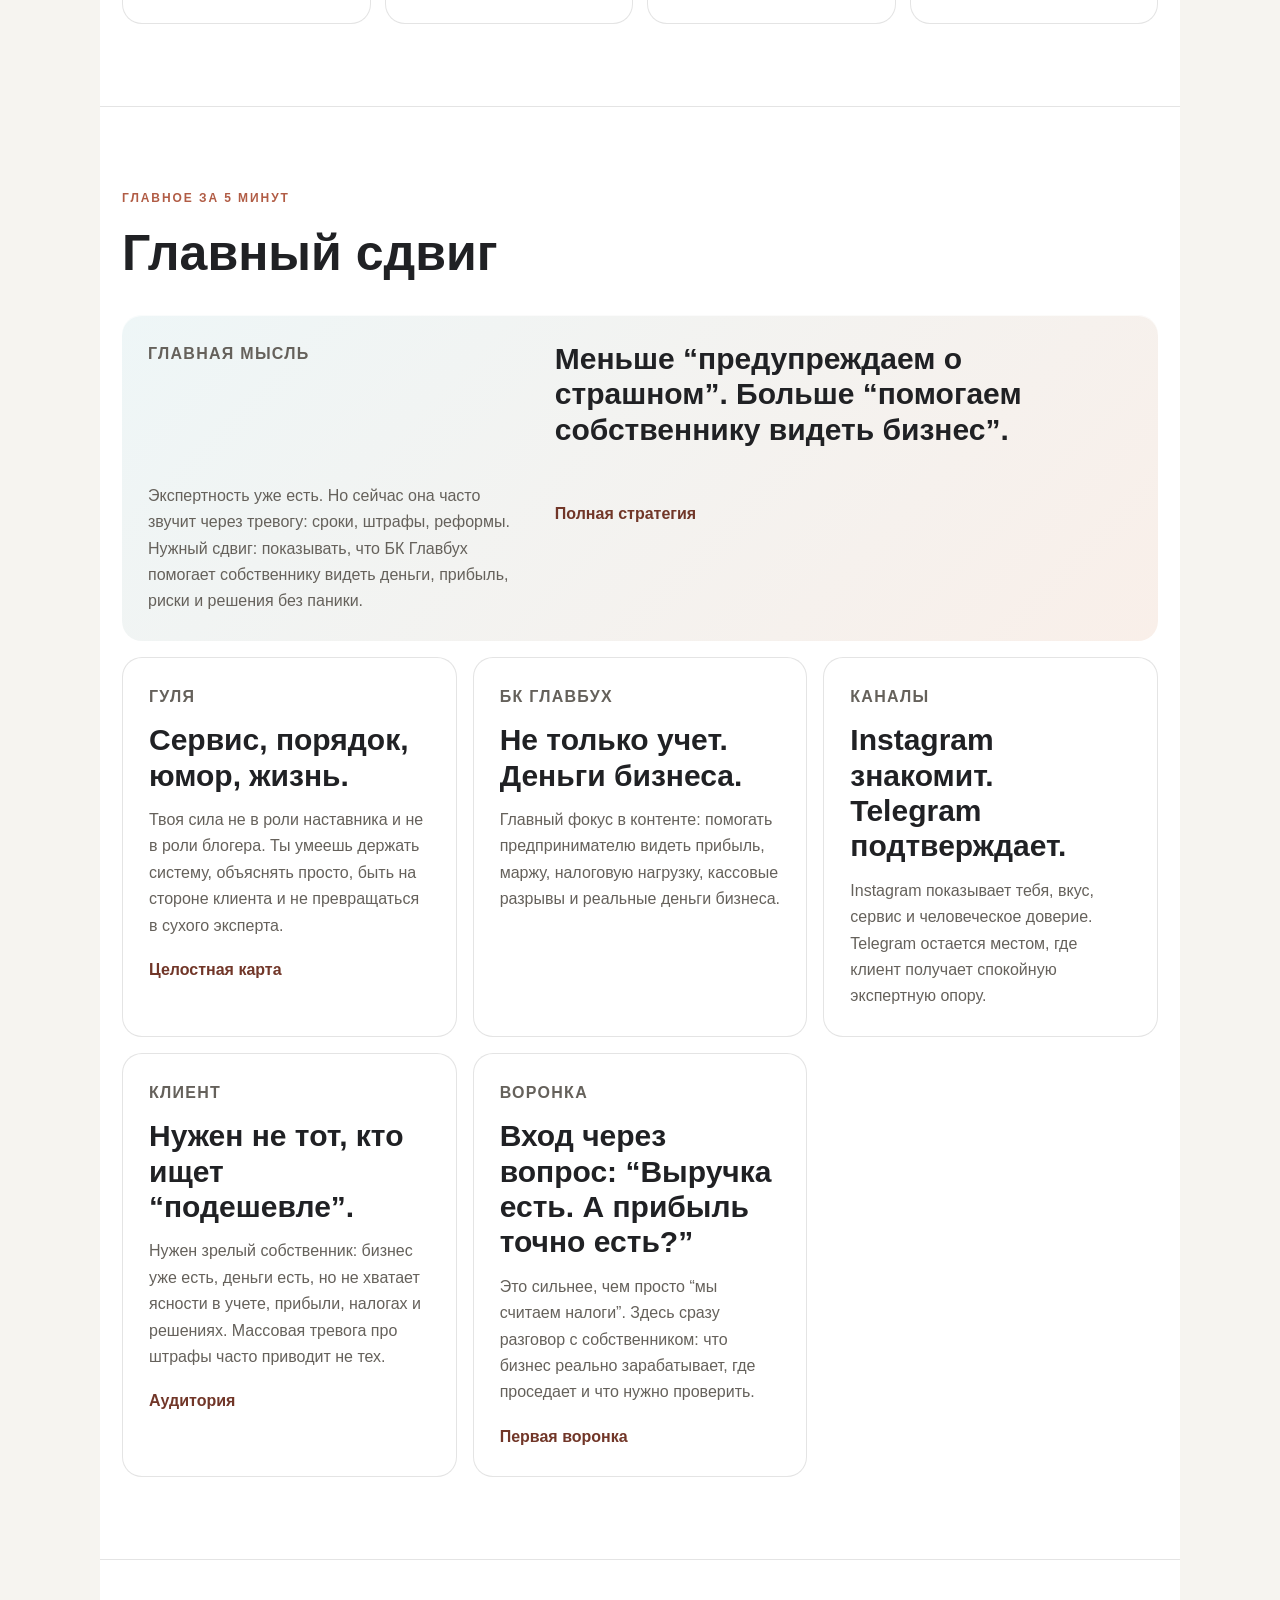
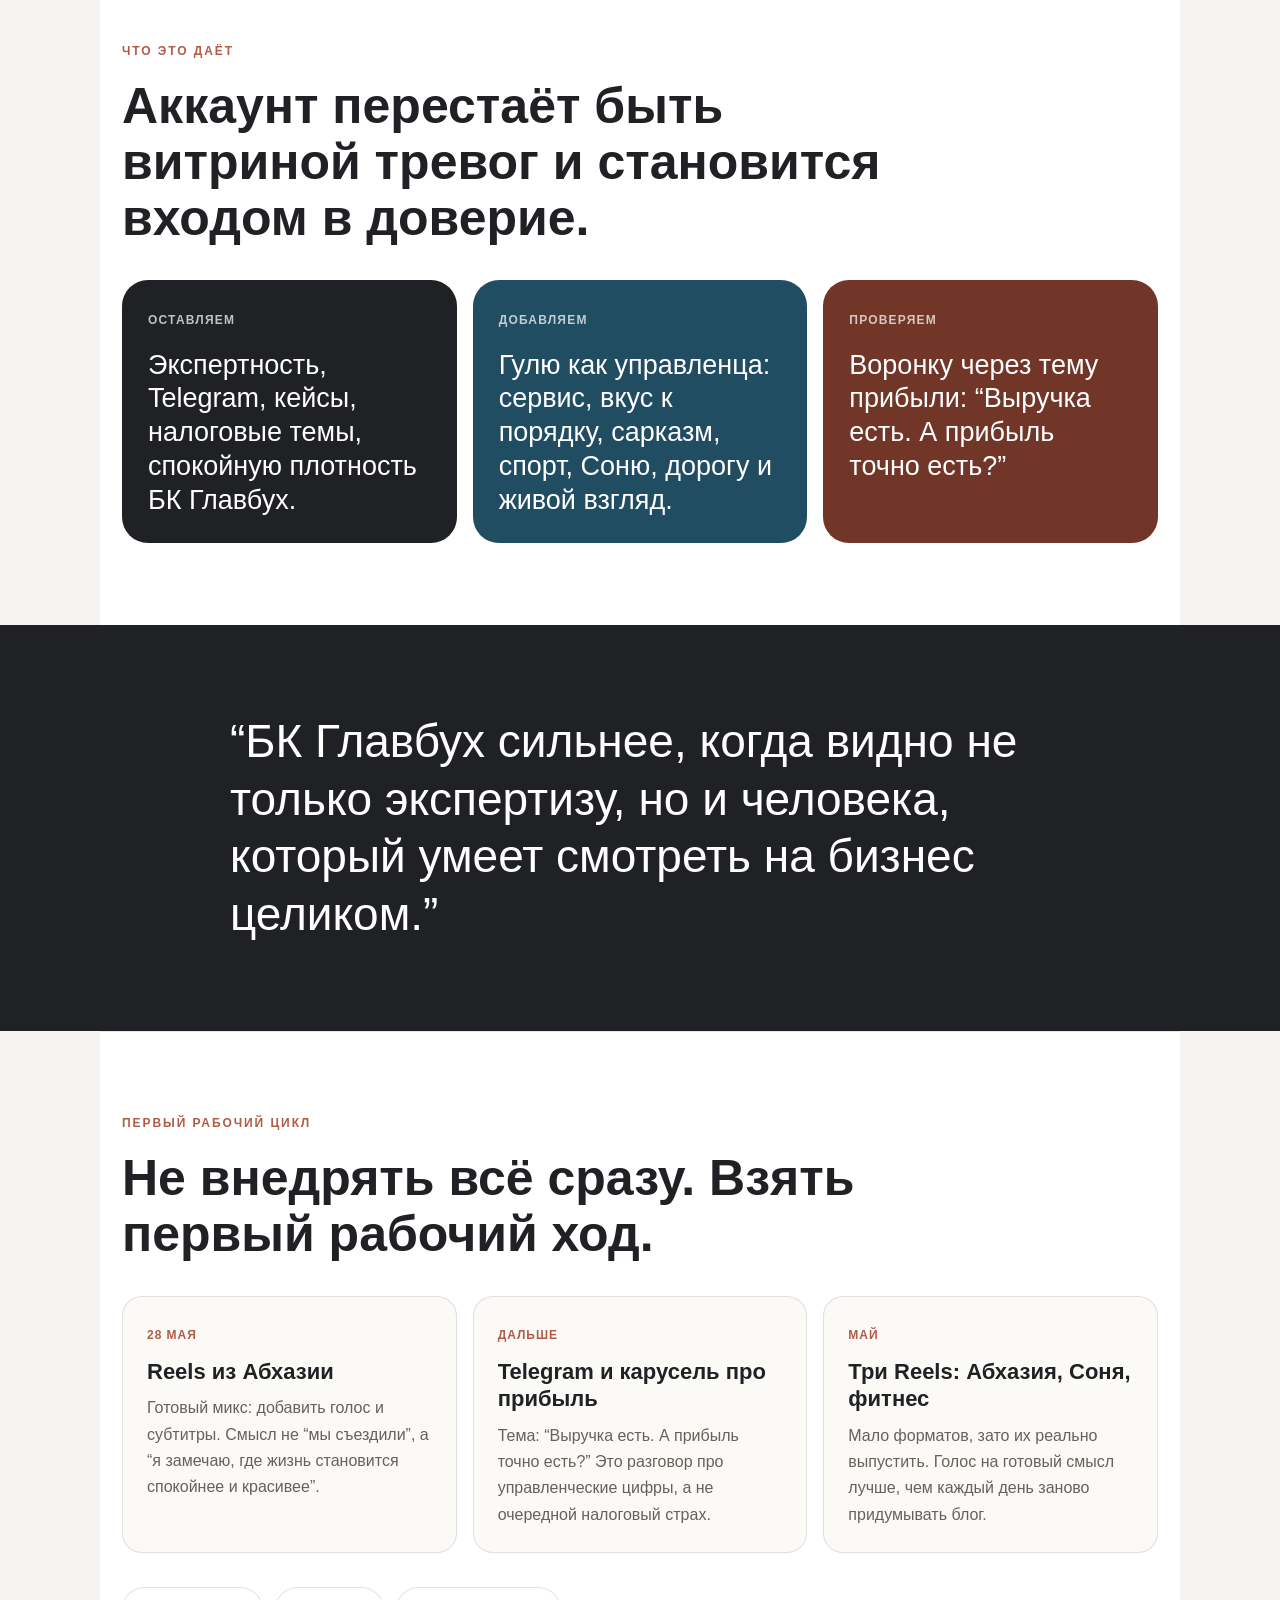
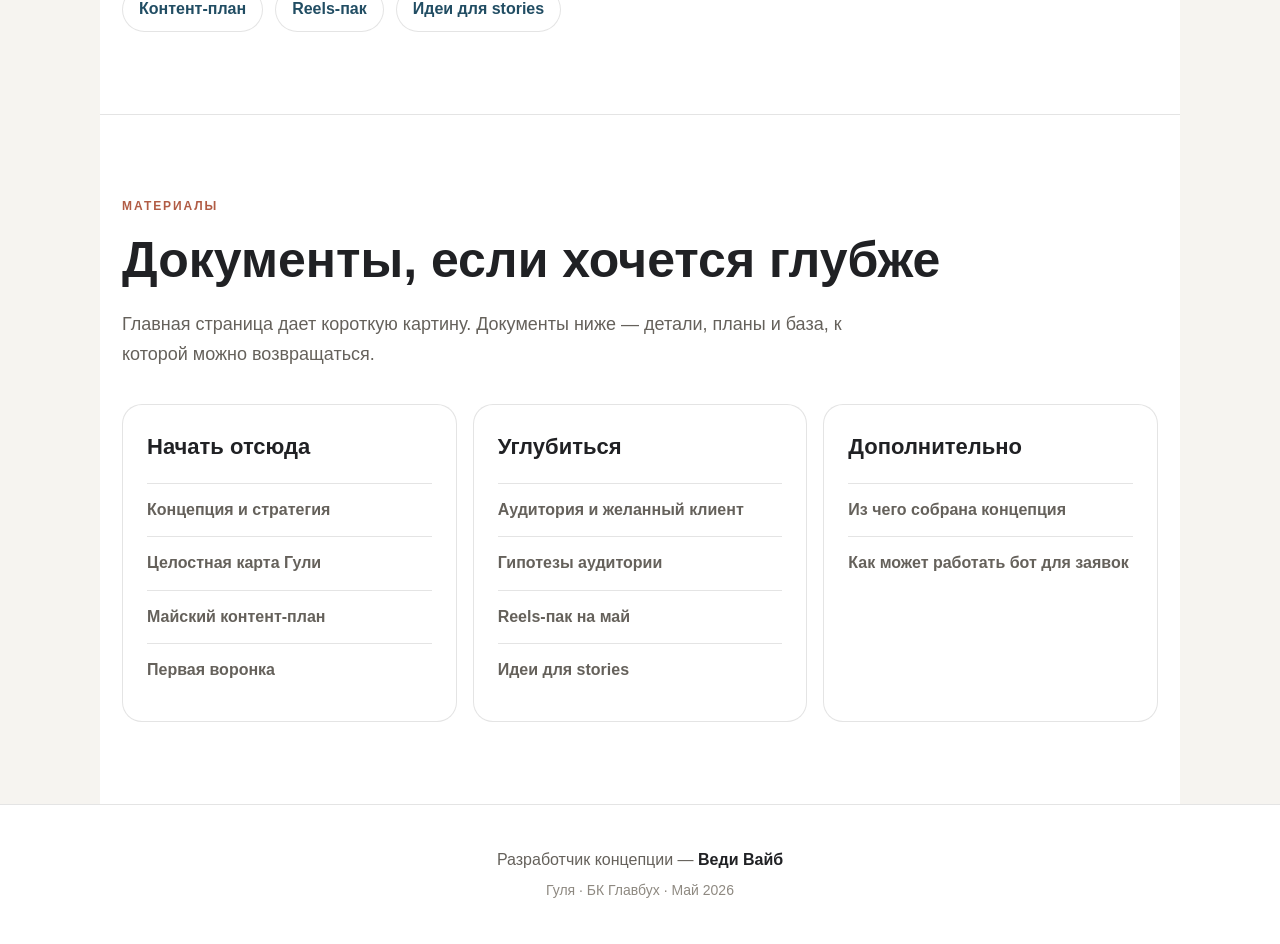
==== commit 5a414c55: "Restore full client concept site" ====
--- a/index.html
+++ b/index.html
@@ -1,22 +1,227 @@
 <!doctype html>
 <html lang="ru">
-<head>
-<meta charset="utf-8">
-<meta name="viewport" content="width=device-width, initial-scale=1">
-<title>Гуля · БК Главбух · Концепция</title>
-<meta name="description" content="Концепция проявления Гули и усиления доверия к БК Главбух.">
-<style>
-:root{--bg:#f6f4f0;--paper:#fff;--ink:#202124;--muted:#65615b;--line:rgba(32,33,36,.12);--accent:#b15c45;--accent-dark:#713628;--blue:#214d63;--soft:#eef6f7}*{box-sizing:border-box;margin:0;padding:0}html{scroll-behavior:smooth}body{font-family:"Segoe UI Variable Text","Segoe UI",Arial,sans-serif;background:var(--bg);color:var(--ink);line-height:1.65;letter-spacing:0}.hero{min-height:92vh;display:grid;place-items:center;padding:72px 22px;color:#fff;background:radial-gradient(circle at 18% 18%,rgba(177,92,69,.36),transparent 34%),radial-gradient(circle at 78% 72%,rgba(33,77,99,.38),transparent 40%),#202124}.hero-inner,.section{width:min(1080px,100%);margin:0 auto}.eyebrow{margin-bottom:16px;color:var(--accent);font-size:12px;font-weight:760;letter-spacing:.16em;text-transform:uppercase}.hero .eyebrow{color:#efc7b9}h1{max-width:900px;margin-bottom:26px;font-size:clamp(42px,7vw,82px);font-weight:560;line-height:1}h2{max-width:860px;margin-bottom:22px;font-size:clamp(30px,4.4vw,52px);font-weight:560;line-height:1.12}h3{font-size:clamp(21px,2.4vw,30px);font-weight:620;line-height:1.18}.lead{max-width:720px;color:rgba(255,255,255,.78);font-size:clamp(18px,2.2vw,22px);line-height:1.6}.actions{display:flex;flex-wrap:wrap;gap:12px;margin-top:34px}.btn{display:inline-flex;align-items:center;justify-content:center;min-height:48px;border-radius:999px;padding:12px 22px;text-decoration:none;font-weight:650}.btn.primary{background:#fff;color:var(--ink)}.btn.secondary{border:1px solid rgba(255,255,255,.34);color:#fff}.section{padding:82px 22px;background:var(--paper)}.section.alt{background:var(--bg)}.section p{color:var(--muted);font-size:17px}.intro{max-width:760px;margin-bottom:34px}.grid{display:grid;grid-template-columns:repeat(3,minmax(0,1fr));gap:16px}.grid.four{grid-template-columns:repeat(4,minmax(0,1fr))}.card{border:1px solid var(--line);border-radius:22px;background:#fff;padding:26px}.card.big{grid-column:span 3;background:linear-gradient(135deg,#eef6f7 0%,#f9efe9 100%);border:0}.card span,.step span{display:inline-block;margin-bottom:12px;color:var(--accent);font-size:12px;font-weight:760;letter-spacing:.08em;text-transform:uppercase}.card h3{margin-bottom:14px}.quote{max-width:none;width:100%;padding:88px 22px;background:#202124}.quote blockquote{width:min(850px,100%);margin:0 auto;color:#fff;font-size:clamp(27px,4vw,46px);font-weight:520;line-height:1.25}.verdict{display:grid;grid-template-columns:repeat(3,minmax(0,1fr));gap:16px;margin-top:34px}.verdict div{min-height:210px;border-radius:26px;padding:26px;color:#fff;background:#202124}.verdict div:nth-child(2){background:var(--blue)}.verdict div:nth-child(3){background:var(--accent-dark)}.verdict span{display:inline-block;margin-bottom:18px;color:rgba(255,255,255,.72);font-size:12px;font-weight:760;letter-spacing:.1em;text-transform:uppercase}.verdict p{color:#fff;font-size:clamp(20px,2.5vw,27px);font-weight:540;line-height:1.25}.steps{display:grid;grid-template-columns:repeat(3,minmax(0,1fr));gap:16px;margin-top:34px}.step{border:1px solid var(--line);border-radius:22px;background:#fbfaf7;padding:24px}.step h3{margin-bottom:10px}.summary{max-width:780px;border-left:4px solid var(--accent);padding:10px 0 10px 24px;margin-top:24px}.summary p{font-size:19px;color:var(--ink)}footer{padding:42px 22px;background:#fff;border-top:1px solid var(--line);text-align:center;color:var(--muted)}footer strong{color:var(--ink)}@media(max-width:900px){.grid,.grid.four,.verdict,.steps{grid-template-columns:1fr 1fr}.card.big{grid-column:span 2}}@media(max-width:640px){.hero{min-height:86vh;padding:58px 20px}h1{font-size:41px}.section{padding:56px 20px}.grid,.grid.four,.verdict,.steps{grid-template-columns:1fr}.card.big{grid-column:auto}}
-</style>
-</head>
-<body>
-<section class="hero" id="top"><div class="hero-inner"><p class="eyebrow">Концепция · Май 2026</p><h1>Гуля, БК Главбух может звучать спокойнее. И сильнее — через тебя.</h1><p class="lead">Сейчас аккаунт умеет предупреждать. Следующий шаг — показать, что за экспертизой стоит человек, который видит бизнес целиком: деньги, риски, сервис, команду и нормальную жизнь.</p><div class="actions"><a class="btn primary" href="#main">К главному</a><a class="btn secondary" href="#start">Первые шаги</a></div></div></section>
-<main>
-<section class="section"><p class="eyebrow">На чём стоит эта работа</p><h2>В основе не теория про личный бренд, а твой реальный материал.</h2><p class="intro">Профиль, канал, переписка, сессия, материалы БК Главбух и живые уточнения. Поэтому выводы здесь не про “как вести блог вообще”, а про то, что можно усилить именно у тебя.</p><div class="grid four"><article class="card"><span>01</span><h3>Запрос и сессия</h3><p>Что ты хочешь, что уже не работает и где блог начинает буксовать.</p></article><article class="card"><span>02</span><h3>Instagram и Telegram</h3><p>Что люди уже видят в профиле, где есть сила и где теряется нужный клиент.</p></article><article class="card"><span>03</span><h3>БК Главбух</h3><p>Услуги, сложные задачи, клиенты, команда и то, на чём держится доверие.</p></article><article class="card"><span>04</span><h3>Личная опора</h3><p>Спорт, Соня, дорога, сарказм, вкус к порядку и нормальной жизни.</p></article></div></section>
-<section class="section alt" id="main"><p class="eyebrow">Главный сдвиг</p><h2>Меньше “предупреждаем о страшном”. Больше “помогаем собственнику видеть бизнес”.</h2><div class="grid"><article class="card big"><span>Главная мысль</span><h3>Не усиливать страхи про налоги. Усилить доверие к тебе и БК Главбух.</h3><p>Экспертность уже есть. Но сейчас она часто звучит через тревогу: сроки, штрафы, реформы. Нужный сдвиг: показывать, что БК Главбух помогает собственнику видеть деньги, прибыль, риски и решения без паники.</p></article><article class="card"><span>Гуля</span><h3>Сервис, порядок, юмор, жизнь.</h3><p>Твоя сила не в роли наставника и не в роли блогера. Ты умеешь держать систему, объяснять просто, быть на стороне клиента и не превращаться в сухого эксперта.</p></article><article class="card"><span>БК Главбух</span><h3>Не только учет. Деньги бизнеса.</h3><p>Главный фокус в контенте: помогать предпринимателю видеть прибыль, маржу, налоговую нагрузку, кассовые разрывы и реальные деньги бизнеса.</p></article><article class="card"><span>Каналы</span><h3>Instagram знакомит. Telegram подтверждает.</h3><p>Instagram показывает тебя, вкус, сервис и человеческое доверие. Telegram остается местом, где клиент получает спокойную экспертную опору.</p></article><article class="card"><span>Клиент</span><h3>Нужен не тот, кто ищет “подешевле”.</h3><p>Нужен зрелый собственник: бизнес уже есть, деньги есть, но не хватает ясности в учете, прибыли, налогах и решениях.</p></article><article class="card"><span>Воронка</span><h3>“Выручка есть. А прибыль точно есть?”</h3><p>Это разговор с собственником: что бизнес реально зарабатывает, где проседает и что нужно проверить.</p></article></div></section>
-<section class="section"><p class="eyebrow">Что это даёт</p><h2>Аккаунт перестаёт быть витриной тревог и становится входом в доверие.</h2><div class="verdict"><div><span>Оставляем</span><p>Экспертность, Telegram, кейсы, налоговые темы, спокойную плотность БК Главбух.</p></div><div><span>Добавляем</span><p>Гулю как управленца: сервис, вкус к порядку, сарказм, спорт, Соню, дорогу и живой взгляд.</p></div><div><span>Проверяем</span><p>Воронку через тему прибыли: “Выручка есть. А прибыль точно есть?”</p></div></div></section>
-<section class="quote"><blockquote>“БК Главбух сильнее, когда видно не только экспертизу, но и человека, который умеет смотреть на бизнес целиком.”</blockquote></section>
-<section class="section alt" id="start"><p class="eyebrow">Первый рабочий цикл</p><h2>Не внедрять всё сразу. Взять первый рабочий ход.</h2><div class="steps"><div class="step"><span>28 мая</span><h3>Reels из Абхазии</h3><p>Готовый микс: добавить голос и субтитры. Смысл не “мы съездили”, а “я замечаю, где жизнь становится спокойнее и красивее”.</p></div><div class="step"><span>Дальше</span><h3>Telegram и карусель про прибыль</h3><p>Тема: “Выручка есть. А прибыль точно есть?” Это разговор про управленческие цифры, а не очередной налоговый страх.</p></div><div class="step"><span>Май</span><h3>Три Reels: Абхазия, Соня, фитнес</h3><p>Мало форматов, зато их реально выпустить. Голос на готовый смысл лучше, чем каждый день заново придумывать блог.</p></div></div></section>
-<section class="section"><p class="eyebrow">Итог</p><h2>Главная задача сейчас — не придумать новый образ, а точнее показать то, что уже есть.</h2><div class="summary"><p>БК Главбух уже держится на доверии, сильной экспертизе и сервисе. Новая линия добавляет к этому Гулю: живого управленца, который понимает цифры бизнеса, любит порядок, умеет говорить с клиентом по-человечески и не прячется за тревожным налоговым контентом.</p></div></section>
-</main><footer><p>Разработчик концепции — <strong>Веди Вайб</strong></p><p>Гуля · БК Главбух · Май 2026</p></footer>
-</body></html>+  <head>
+    <meta charset="utf-8">
+    <meta name="viewport" content="width=device-width, initial-scale=1">
+    <title>Гуля / БК Главбух · Концепция</title>
+    <meta name="description" content="Концепция личной линии Гули и связи с БК Главбух.">
+    <link rel="stylesheet" href="./styles.css">
+  </head>
+  <body>
+    <section class="hero" id="top">
+      <div class="hero-inner">
+        <div class="hero-copy">
+          <p class="eyebrow">Концепция · Май 2026</p>
+          <h1>Гуля, БК Главбух может звучать спокойнее. И сильнее — через тебя.</h1>
+          <p class="hero-lead">
+            Сейчас аккаунт умеет предупреждать. Следующий шаг — показать, что за экспертизой стоит
+            человек, который видит бизнес целиком: деньги, риски, сервис, команду и нормальную жизнь.
+          </p>
+          <div class="hero-actions">
+            <a href="#essence" class="button primary">К главному</a>
+            <a href="#library" class="button secondary">Открыть документы</a>
+          </div>
+        </div>
+        <div class="hero-visual" aria-label="Фрагменты текущего публичного образа">
+          <figure class="shot main-shot">
+            <img src="./assets/instagram-profile.jpg" alt="Профиль Instagram БК Главбух">
+            <figcaption>публичная точка входа</figcaption>
+          </figure>
+          <figure class="shot side-shot top-shot">
+            <img src="./assets/client-case-reel.jpg" alt="Кейс клиента в Instagram">
+            <figcaption>кейсы уже есть</figcaption>
+          </figure>
+          <figure class="shot side-shot bottom-shot">
+            <img src="./assets/tax-carousel.jpg" alt="Экспертная карточка про налоговую реформу">
+            <figcaption>экспертность уже есть</figcaption>
+          </figure>
+        </div>
+      </div>
+    </section>
+
+    <main>
+      <section class="section source-section" id="sources">
+        <p class="eyebrow">На чём стоит эта работа</p>
+        <h2>В основе не теория про личный бренд, а твой реальный материал.</h2>
+        <p class="section-lead">
+          Профиль, канал, переписка, сессия, материалы БК Главбух и живые уточнения. Поэтому выводы здесь
+          не про “как вести блог вообще”, а про то, что можно усилить именно у тебя.
+        </p>
+        <div class="source-map" aria-label="Карта источников концепции">
+          <div class="source-card">
+            <span>01</span>
+            <h3>Запрос и сессия</h3>
+            <p>Что ты хочешь, что уже не работает и где блог начинает буксовать.</p>
+          </div>
+          <div class="source-card">
+            <span>02</span>
+            <h3>Instagram и Telegram</h3>
+            <p>Что люди уже видят в профиле, где есть сила и где теряется нужный клиент.</p>
+          </div>
+          <div class="source-card">
+            <span>03</span>
+            <h3>БК Главбух</h3>
+            <p>Услуги, сложные задачи, клиенты, команда и то, на чём держится доверие.</p>
+          </div>
+          <div class="source-card">
+            <span>04</span>
+            <h3>Личная опора</h3>
+            <p>Спорт, Соня, дорога, сарказм, вкус к порядку и нормальной жизни.</p>
+          </div>
+        </div>
+      </section>
+
+      <section class="section essence-section" id="essence">
+        <p class="eyebrow">Главное за 5 минут</p>
+        <h2>Главный сдвиг</h2>
+        <div class="essence-grid">
+          <article class="essence-card wide">
+            <p class="card-label">Главная мысль</p>
+            <h3>Меньше “предупреждаем о страшном”. Больше “помогаем собственнику видеть бизнес”.</h3>
+            <p>
+              Экспертность уже есть. Но сейчас она часто звучит через тревогу: сроки, штрафы, реформы.
+              Нужный сдвиг: показывать, что БК Главбух помогает собственнику видеть деньги, прибыль,
+              риски и решения без паники.
+            </p>
+            <a href="./docs/strategy.html">Полная стратегия</a>
+          </article>
+
+          <article class="essence-card">
+            <p class="card-label">Гуля</p>
+            <h3>Сервис, порядок, юмор, жизнь.</h3>
+            <p>
+              Твоя сила не в роли наставника и не в роли блогера. Ты умеешь держать систему,
+              объяснять просто, быть на стороне клиента и не превращаться в сухого эксперта.
+            </p>
+            <a href="./docs/holistic-map.html">Целостная карта</a>
+          </article>
+
+          <article class="essence-card">
+            <p class="card-label">БК Главбух</p>
+            <h3>Не только учет. Деньги бизнеса.</h3>
+            <p>
+              Главный фокус в контенте: помогать предпринимателю видеть прибыль, маржу, налоговую нагрузку,
+              кассовые разрывы и реальные деньги бизнеса.
+            </p>
+          </article>
+
+          <article class="essence-card">
+            <p class="card-label">Каналы</p>
+            <h3>Instagram знакомит. Telegram подтверждает.</h3>
+            <p>
+              Instagram показывает тебя, вкус, сервис и человеческое доверие. Telegram остается местом,
+              где клиент получает спокойную экспертную опору.
+            </p>
+          </article>
+
+          <article class="essence-card">
+            <p class="card-label">Клиент</p>
+            <h3>Нужен не тот, кто ищет “подешевле”.</h3>
+            <p>
+              Нужен зрелый собственник: бизнес уже есть, деньги есть, но не хватает ясности в учете,
+              прибыли, налогах и решениях. Массовая тревога про штрафы часто приводит не тех.
+            </p>
+            <a href="./docs/audience.html">Аудитория</a>
+          </article>
+
+          <article class="essence-card">
+            <p class="card-label">Воронка</p>
+            <h3>Вход через вопрос: “Выручка есть. А прибыль точно есть?”</h3>
+            <p>
+              Это сильнее, чем просто “мы считаем налоги”. Здесь сразу разговор с собственником:
+              что бизнес реально зарабатывает, где проседает и что нужно проверить.
+            </p>
+            <a href="./docs/first-funnel.html">Первая воронка</a>
+          </article>
+        </div>
+      </section>
+
+      <section class="section verdict-section">
+        <p class="eyebrow">Что это даёт</p>
+        <h2>Аккаунт перестаёт быть витриной тревог и становится входом в доверие.</h2>
+        <div class="verdict-grid">
+          <div>
+            <span>Оставляем</span>
+            <p>Экспертность, Telegram, кейсы, налоговые темы, спокойную плотность БК Главбух.</p>
+          </div>
+          <div>
+            <span>Добавляем</span>
+            <p>Гулю как управленца: сервис, вкус к порядку, сарказм, спорт, Соню, дорогу и живой взгляд.</p>
+          </div>
+          <div>
+            <span>Проверяем</span>
+            <p>Воронку через тему прибыли: “Выручка есть. А прибыль точно есть?”</p>
+          </div>
+        </div>
+      </section>
+
+      <section class="section quote-section">
+        <blockquote>
+          “БК Главбух сильнее, когда видно не только экспертизу, но и человека,
+          который умеет смотреть на бизнес целиком.”
+        </blockquote>
+      </section>
+
+      <section class="section action-section" id="start">
+        <p class="eyebrow">Первый рабочий цикл</p>
+        <h2>Не внедрять всё сразу. Взять первый рабочий ход.</h2>
+        <div class="steps">
+          <div class="step">
+            <span>28 мая</span>
+            <h3>Reels из Абхазии</h3>
+            <p>Готовый микс: добавить голос и субтитры. Смысл не “мы съездили”, а “я замечаю, где жизнь становится спокойнее и красивее”.</p>
+          </div>
+          <div class="step">
+            <span>Дальше</span>
+            <h3>Telegram и карусель про прибыль</h3>
+            <p>Тема: “Выручка есть. А прибыль точно есть?” Это разговор про управленческие цифры, а не очередной налоговый страх.</p>
+          </div>
+          <div class="step">
+            <span>Май</span>
+            <h3>Три Reels: Абхазия, Соня, фитнес</h3>
+            <p>Мало форматов, зато их реально выпустить. Голос на готовый смысл лучше, чем каждый день заново придумывать блог.</p>
+          </div>
+        </div>
+        <div class="link-row">
+          <a href="./docs/may-start.html">Контент-план</a>
+          <a href="./docs/may-reels.html">Reels-пак</a>
+          <a href="./docs/stories-compass.html">Идеи для stories</a>
+        </div>
+      </section>
+
+      <section class="section library-section" id="library">
+        <p class="eyebrow">Материалы</p>
+        <h2>Документы, если хочется глубже</h2>
+        <p class="section-lead">
+          Главная страница дает короткую картину. Документы ниже — детали, планы и база, к которой можно возвращаться.
+        </p>
+        <div class="library-grid">
+          <div class="library-group">
+            <h3>Начать отсюда</h3>
+            <a href="./docs/strategy.html">Концепция и стратегия</a>
+            <a href="./docs/holistic-map.html">Целостная карта Гули</a>
+            <a href="./docs/may-start.html">Майский контент-план</a>
+            <a href="./docs/first-funnel.html">Первая воронка</a>
+          </div>
+          <div class="library-group">
+            <h3>Углубиться</h3>
+            <a href="./docs/audience.html">Аудитория и желанный клиент</a>
+            <a href="./docs/audience-hypotheses.html">Гипотезы аудитории</a>
+            <a href="./docs/may-reels.html">Reels-пак на май</a>
+            <a href="./docs/stories-compass.html">Идеи для stories</a>
+          </div>
+          <div class="library-group">
+            <h3>Дополнительно</h3>
+            <a href="./docs/source-map.html">Из чего собрана концепция</a>
+            <a href="./docs/funnel-bot-brief.html">Как может работать бот для заявок</a>
+          </div>
+        </div>
+      </section>
+    </main>
+
+    <footer class="footer">
+      <p>Разработчик концепции — <strong>Веди Вайб</strong></p>
+      <p>Гуля · БК Главбух · Май 2026</p>
+    </footer>
+  </body>
+</html>
--- a/styles.css
+++ b/styles.css
@@ -0,0 +1,518 @@
+:root {
+  --bg: #f6f4f0;
+  --paper: #ffffff;
+  --paper-soft: #fbfaf7;
+  --ink: #202124;
+  --muted: #65615b;
+  --faint: #8e8981;
+  --line: rgba(32, 33, 36, 0.12);
+  --accent: #b15c45;
+  --accent-dark: #713628;
+  --blue: #214d63;
+  --blue-soft: #e9f1f4;
+  --rose-soft: #f8eeea;
+  --shadow: 0 24px 70px rgba(32, 33, 36, 0.13);
+  --font: "Segoe UI Variable Text", "Segoe UI", Inter, Arial, sans-serif;
+}
+
+* {
+  box-sizing: border-box;
+  margin: 0;
+  padding: 0;
+}
+
+html {
+  scroll-behavior: smooth;
+}
+
+body {
+  background: var(--bg);
+  color: var(--ink);
+  font-family: var(--font);
+  line-height: 1.65;
+  letter-spacing: 0;
+  -webkit-font-smoothing: antialiased;
+}
+
+a {
+  color: inherit;
+}
+
+.hero {
+  min-height: 96vh;
+  display: grid;
+  place-items: center;
+  padding: 72px 22px;
+  color: #fff;
+  background:
+    linear-gradient(rgba(20, 24, 28, 0.18), rgba(20, 24, 28, 0.18)),
+    radial-gradient(circle at 18% 18%, rgba(177, 92, 69, 0.36), transparent 34%),
+    radial-gradient(circle at 78% 72%, rgba(33, 77, 99, 0.38), transparent 40%),
+    #202124;
+}
+
+.hero-inner {
+  width: min(1120px, 100%);
+  display: grid;
+  grid-template-columns: minmax(0, 1.05fr) minmax(320px, 0.95fr);
+  gap: clamp(34px, 6vw, 78px);
+  align-items: center;
+}
+
+.eyebrow {
+  margin-bottom: 16px;
+  color: var(--accent);
+  font-size: 12px;
+  font-weight: 700;
+  letter-spacing: 0.16em;
+  text-transform: uppercase;
+}
+
+.hero .eyebrow {
+  color: #efc7b9;
+}
+
+h1,
+h2,
+h3 {
+  letter-spacing: 0;
+}
+
+h1 {
+  max-width: 760px;
+  margin-bottom: 26px;
+  font-size: clamp(42px, 6.5vw, 78px);
+  font-weight: 560;
+  line-height: 1;
+}
+
+.hero-lead {
+  max-width: 650px;
+  color: rgba(255, 255, 255, 0.78);
+  font-size: clamp(18px, 2.2vw, 22px);
+  line-height: 1.6;
+}
+
+.hero-visual {
+  position: relative;
+  min-height: 560px;
+}
+
+.shot {
+  position: absolute;
+  overflow: hidden;
+  border: 1px solid rgba(255, 255, 255, 0.18);
+  border-radius: 24px;
+  background: rgba(255, 255, 255, 0.08);
+  box-shadow: var(--shadow);
+}
+
+.shot img {
+  display: block;
+  width: 100%;
+  height: 100%;
+  object-fit: cover;
+}
+
+.shot figcaption {
+  position: absolute;
+  left: 14px;
+  right: 14px;
+  bottom: 14px;
+  border-radius: 999px;
+  padding: 8px 12px;
+  color: #fff;
+  background: rgba(32, 33, 36, 0.74);
+  backdrop-filter: blur(10px);
+  font-size: 12px;
+  font-weight: 650;
+}
+
+.main-shot {
+  left: 0;
+  top: 56px;
+  width: 54%;
+  height: 430px;
+}
+
+.side-shot {
+  right: 0;
+  width: 48%;
+  height: 245px;
+}
+
+.top-shot {
+  top: 0;
+}
+
+.bottom-shot {
+  bottom: 0;
+}
+
+.hero-actions,
+.link-row {
+  display: flex;
+  flex-wrap: wrap;
+  gap: 12px;
+  margin-top: 34px;
+}
+
+.button,
+.link-row a,
+.essence-card a,
+.library-group a {
+  text-decoration: none;
+}
+
+.button {
+  display: inline-flex;
+  align-items: center;
+  justify-content: center;
+  min-height: 48px;
+  border-radius: 999px;
+  padding: 12px 22px;
+  font-size: 14px;
+  font-weight: 650;
+}
+
+.button.primary {
+  background: #fff;
+  color: var(--ink);
+}
+
+.button.secondary {
+  border: 1px solid rgba(255, 255, 255, 0.34);
+  color: #fff;
+}
+
+.section {
+  width: min(1080px, 100%);
+  margin: 0 auto;
+  padding: 82px 22px;
+}
+
+.section h2 {
+  max-width: 820px;
+  margin-bottom: 22px;
+  font-size: clamp(30px, 4.4vw, 50px);
+  font-weight: 560;
+  line-height: 1.12;
+}
+
+.section-lead,
+.source-section > p:not(.eyebrow) {
+  max-width: 760px;
+  color: var(--muted);
+  font-size: 18px;
+}
+
+.source-section,
+.essence-section,
+.action-section,
+.library-section,
+.verdict-section {
+  background: var(--paper);
+}
+
+.source-map {
+  display: grid;
+  grid-template-columns: repeat(4, minmax(0, 1fr));
+  gap: 14px;
+  margin-top: 34px;
+}
+
+.source-card,
+.essence-card,
+.step,
+.library-group {
+  border: 1px solid var(--line);
+  border-radius: 20px;
+  background: var(--paper);
+}
+
+.source-card {
+  min-height: 210px;
+  padding: 22px;
+}
+
+.source-card span,
+.step span,
+.card-label {
+  display: inline-block;
+  margin-bottom: 12px;
+  color: var(--accent);
+  font-size: 12px;
+  font-weight: 760;
+  letter-spacing: 0.08em;
+  text-transform: uppercase;
+}
+
+.source-card h3 {
+  margin-bottom: 10px;
+  font-size: 20px;
+  font-weight: 640;
+  line-height: 1.22;
+}
+
+.source-card p,
+.essence-card p,
+.step p,
+.library-group a,
+.footer p {
+  color: var(--muted);
+  font-size: 16px;
+}
+
+.essence-section {
+  border-top: 1px solid var(--line);
+}
+
+.essence-grid {
+  display: grid;
+  grid-template-columns: repeat(3, minmax(0, 1fr));
+  gap: 16px;
+  margin-top: 34px;
+}
+
+.essence-card {
+  padding: 26px;
+  box-shadow: 0 1px 0 rgba(255, 255, 255, 0.7) inset;
+}
+
+.essence-card.wide {
+  grid-column: span 3;
+  display: grid;
+  grid-template-columns: minmax(0, 0.8fr) minmax(0, 1.2fr);
+  gap: 22px;
+  border: 0;
+  background: linear-gradient(135deg, #eef6f7 0%, #f9efe9 100%);
+}
+
+.essence-card h3 {
+  margin-bottom: 14px;
+  font-size: clamp(22px, 2.4vw, 30px);
+  font-weight: 610;
+  line-height: 1.18;
+}
+
+.essence-card a {
+  display: inline-flex;
+  margin-top: 18px;
+  color: var(--accent-dark);
+  font-weight: 680;
+}
+
+.quote-section {
+  width: 100%;
+  max-width: none;
+  padding: 88px 22px;
+  background: #202124;
+}
+
+.quote-section blockquote {
+  width: min(820px, 100%);
+  margin: 0 auto;
+  color: #fff;
+  font-size: clamp(27px, 4vw, 46px);
+  font-weight: 520;
+  line-height: 1.25;
+}
+
+.verdict-section {
+  border-top: 1px solid var(--line);
+}
+
+.verdict-grid {
+  display: grid;
+  grid-template-columns: repeat(3, minmax(0, 1fr));
+  gap: 16px;
+  margin-top: 34px;
+}
+
+.verdict-grid div {
+  min-height: 210px;
+  border-radius: 26px;
+  padding: 26px;
+  color: #fff;
+  background: #202124;
+}
+
+.verdict-grid div:nth-child(2) {
+  background: var(--blue);
+}
+
+.verdict-grid div:nth-child(3) {
+  background: var(--accent-dark);
+}
+
+.verdict-grid span {
+  display: inline-block;
+  margin-bottom: 18px;
+  color: rgba(255, 255, 255, 0.72);
+  font-size: 12px;
+  font-weight: 760;
+  letter-spacing: 0.1em;
+  text-transform: uppercase;
+}
+
+.verdict-grid p {
+  color: #fff;
+  font-size: clamp(20px, 2.5vw, 27px);
+  font-weight: 540;
+  line-height: 1.25;
+}
+
+.action-section {
+  border-top: 1px solid var(--line);
+}
+
+.steps {
+  display: grid;
+  grid-template-columns: repeat(3, minmax(0, 1fr));
+  gap: 16px;
+  margin-top: 34px;
+}
+
+.step {
+  padding: 24px;
+  background: var(--paper-soft);
+}
+
+.step h3 {
+  margin-bottom: 10px;
+  font-size: 22px;
+  font-weight: 630;
+  line-height: 1.24;
+}
+
+.link-row a {
+  display: inline-flex;
+  min-height: 42px;
+  align-items: center;
+  border: 1px solid var(--line);
+  border-radius: 999px;
+  padding: 8px 16px;
+  color: var(--blue);
+  background: #fff;
+  font-weight: 650;
+}
+
+.library-section {
+  border-top: 1px solid var(--line);
+}
+
+.library-grid {
+  display: grid;
+  grid-template-columns: repeat(3, minmax(0, 1fr));
+  gap: 16px;
+  margin-top: 34px;
+}
+
+.library-group {
+  padding: 24px;
+}
+
+.library-group h3 {
+  margin-bottom: 18px;
+  font-size: 22px;
+  font-weight: 640;
+}
+
+.library-group a {
+  display: block;
+  border-top: 1px solid var(--line);
+  padding: 13px 0;
+  font-weight: 600;
+}
+
+.library-group a:hover,
+.essence-card a:hover,
+.link-row a:hover {
+  color: var(--accent);
+}
+
+.footer {
+  padding: 42px 22px;
+  background: var(--paper);
+  border-top: 1px solid var(--line);
+  text-align: center;
+}
+
+.footer p + p {
+  margin-top: 6px;
+  color: var(--faint);
+  font-size: 14px;
+}
+
+.footer strong {
+  color: var(--ink);
+}
+
+@media (max-width: 900px) {
+  .hero-inner {
+    grid-template-columns: 1fr;
+  }
+
+  .hero-visual {
+    min-height: 460px;
+  }
+
+  .source-map,
+  .essence-grid,
+  .steps,
+  .library-grid,
+  .verdict-grid {
+    grid-template-columns: 1fr 1fr;
+  }
+
+  .essence-card.wide {
+    grid-column: span 2;
+    grid-template-columns: 1fr;
+  }
+}
+
+@media (max-width: 640px) {
+  .hero {
+    min-height: 84vh;
+    padding: 58px 20px;
+  }
+
+  h1 {
+    font-size: 41px;
+  }
+
+  .hero-visual {
+    min-height: 390px;
+  }
+
+  .main-shot {
+    top: 36px;
+    width: 58%;
+    height: 310px;
+  }
+
+  .side-shot {
+    width: 46%;
+    height: 178px;
+  }
+
+  .section {
+    padding: 54px 20px;
+  }
+
+  .source-map,
+  .essence-grid,
+  .steps,
+  .library-grid,
+  .verdict-grid {
+    grid-template-columns: 1fr;
+  }
+
+  .essence-card.wide {
+    grid-column: auto;
+  }
+
+  .source-card {
+    min-height: auto;
+  }
+}
